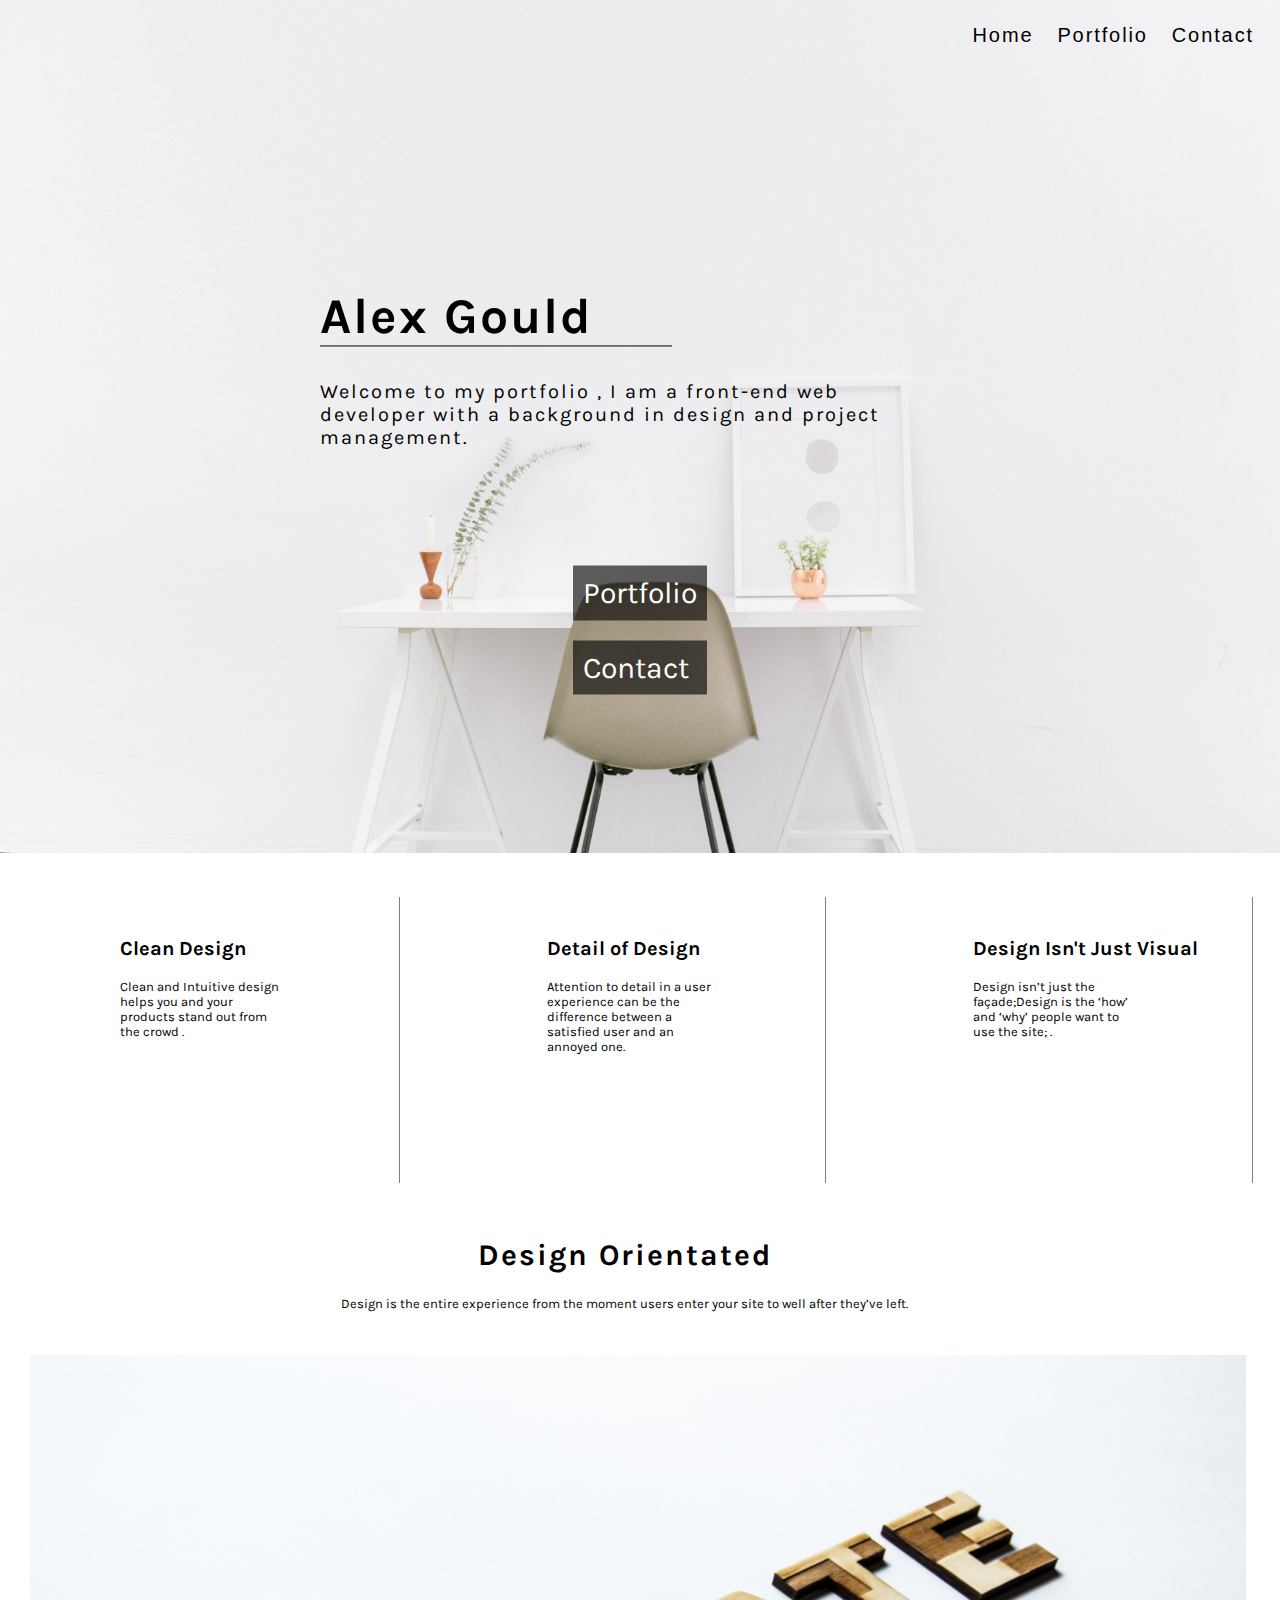
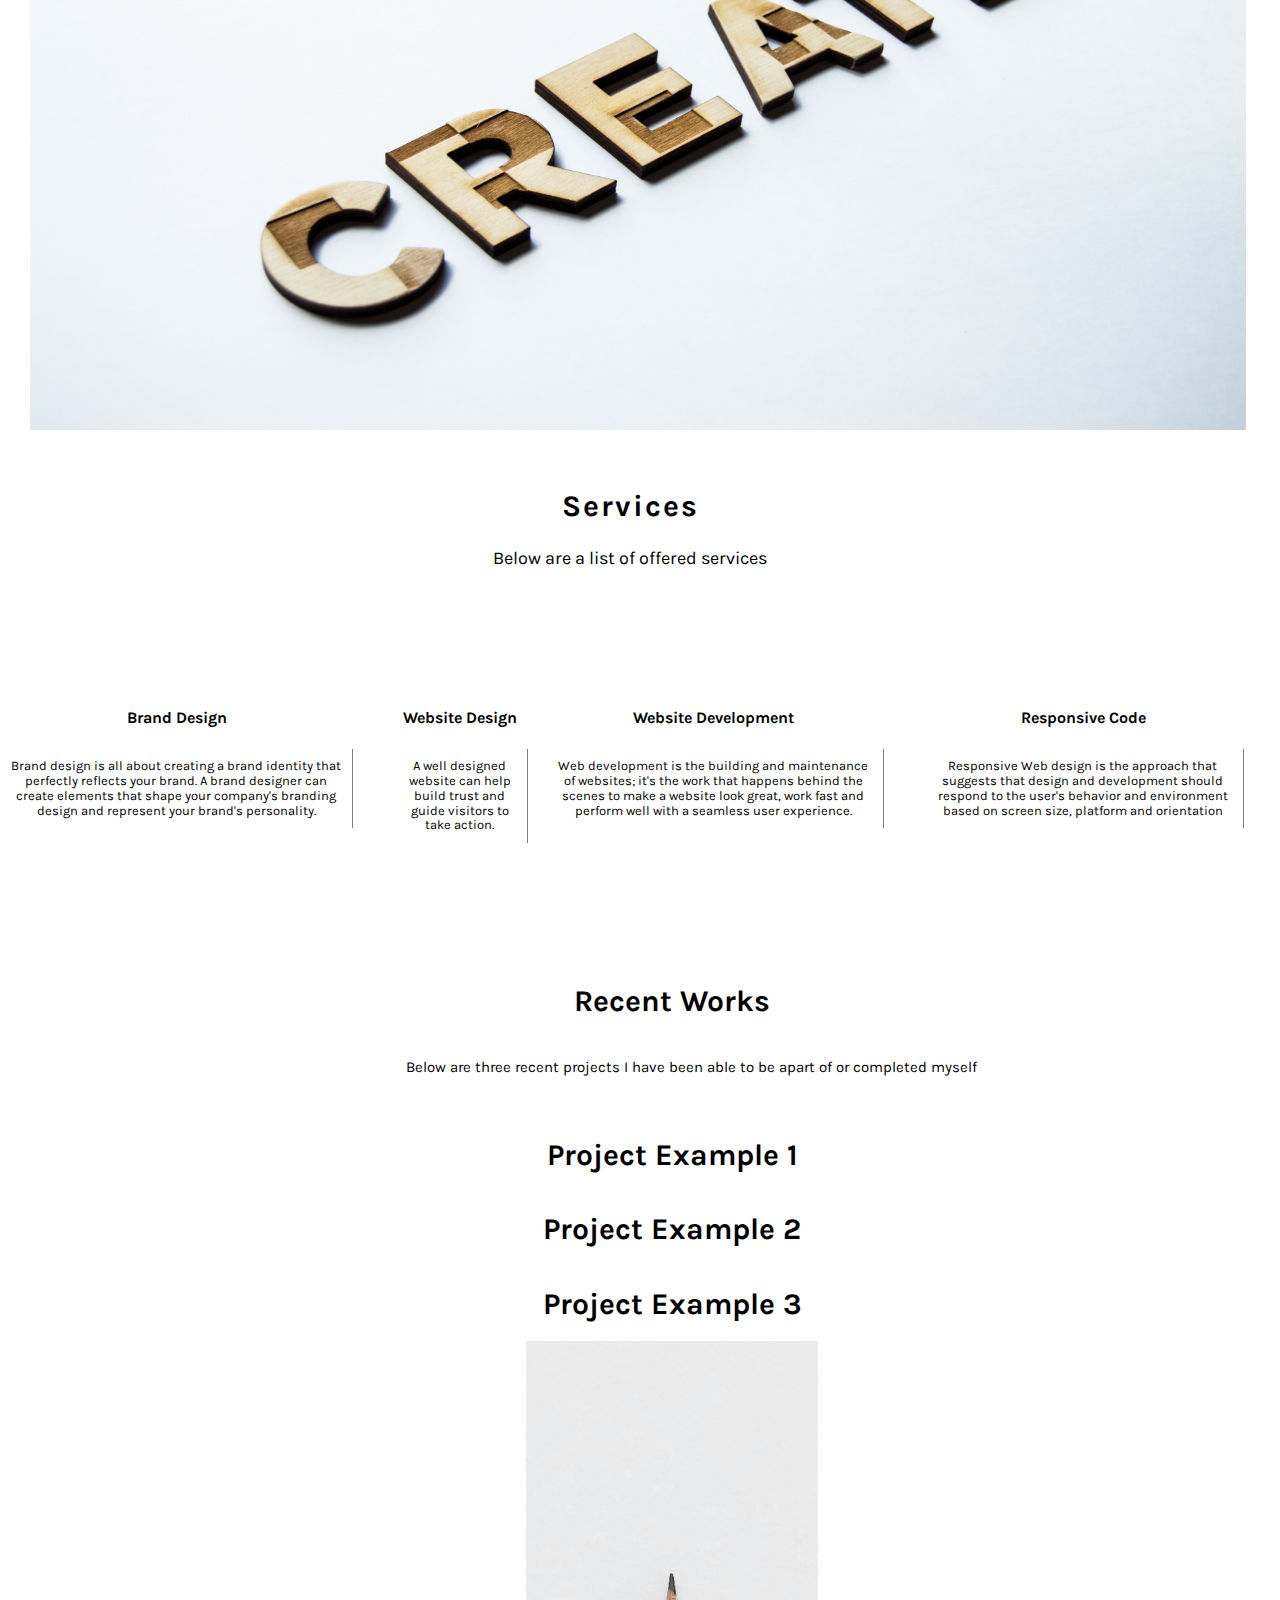
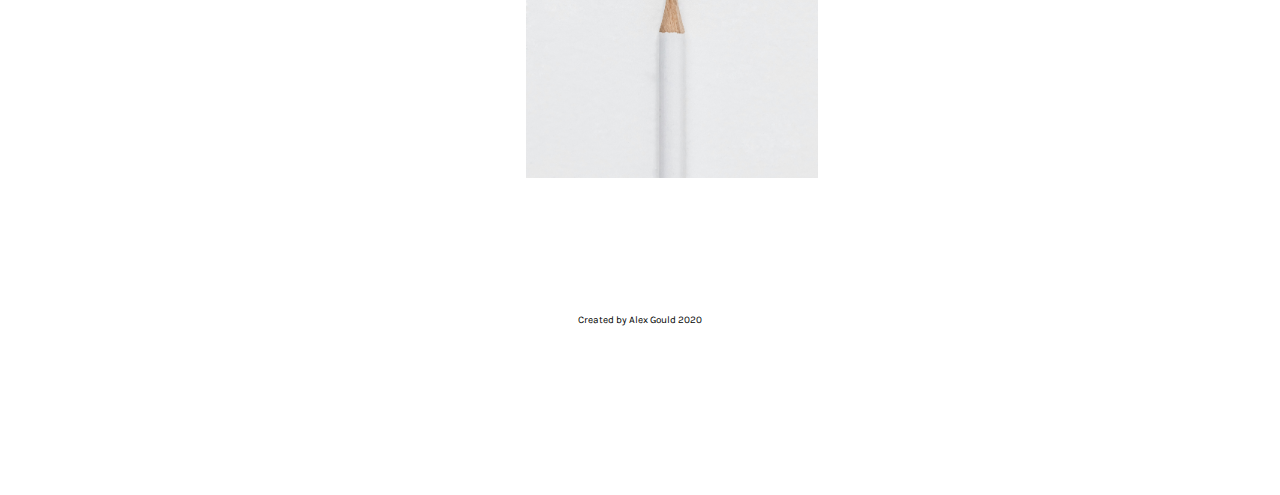
==== portfolio-master/index.html @ 0aa7a96c "." ====
<!DOCTYPE html>
<html lang="en">
<head>
   <meta charset="UTF-8">
   <meta name="viewport" content="width=device-width, initial-scale=1.0">
   <link href="https://fonts.googleapis.com/css2?family=Karla:ital,wght@0,400;0,700;1,700&display=swap" rel="stylesheet">
   <link rel="stylesheet" href="./styles.css">
   <title>Portfolio</title>
</head>
<body>
   <header>
      <div class="container">
         <nav>
            <ul class="navMenu">              
               <li><a href="#">Home</a></li>
               <!-- <li><a href="#">About</a></li> -->
               <li><a href="#bottom">Portfolio</a></li>
               <li><a href="#">Contact</a></li>
            </ul>
         </nav>
         <img class="headerImg" src="./assets/bench-accounting-nvzvOPQW0gc-unsplash.jpg" alt="white wall with white desk and brown chair">
      </div>
      <div class="headerText">
         <h1>Alex Gould</h1>
         <h2>Welcome to my portfolio , I am a front-end web developer with a background in design and project management.</h2>
      </div>
      <div class="buttonsDiv">
         <ul class="buttons">
            <li><a href="">Portfolio</a></li>
            <li><a href="#">Contact</a></li>
         </ul>
         
      </div>
   </header>
   <section class="threeDivsContainer">
      <div class="threeDivs">
         <h3>Clean Design</h3>
         <p>Clean and Intuitive design helps you and your products stand out from the crowd .</p>
      </div>
      <div class="threeDivs">
         <h3>Detail of Design</h3>
         <p>Attention to detail in a user experience can be the difference between a satisfied user and an annoyed one.</p>
      </div>
      <div class="threeDivs">
         <h3>Design Isn't Just Visual</h3>
         <p>Design isn’t just the façade;Design is the ‘how’ and ‘why’ people want to use the site; .</p>
      </div>
   </section>
         <div class="designOrientated">
            <h2>Design Orientated</h2>
            <p> Design is the entire experience from the moment users enter your site to well after they’ve left.</p>
         </div>
   <section>
      <div class="blurbSection">
         <img class="createImg" src="./assets/create.jpg" alt="wood carving of the word create against white background">
      </div>
   </section>
   <section>
         <div class="servicesTitle">
            <h2>Services</h2>
            <p>Below are a list of offered services</p>
         </div>
         <div class="services">
            <div>
               <h4>Brand Design</h4>
               <p>Brand design is all about creating a brand identity that perfectly reflects your brand. A brand designer can create elements that shape your company's branding design and represent your brand's personality.</p>
            </div>
            <div>
               <h4>Website Design</h4>
               <p> A well designed website can help build trust and guide visitors to take action.</p>
            </div>
            <div>
               <h4>Website Development</h4>
               <p>Web development is the building and maintenance of websites; it's the work that happens behind the scenes to make a website look great, work fast and perform well with a seamless user experience.</p>
            </div>
            <div>
               <h4>Responsive Code</h4>
               <p>Responsive Web design is the approach that suggests that design and development should respond to the user's behavior and environment based on screen size, platform and orientation</p>
            </div>
         </div>
   </section>
   <section>
      <div class="recentWorks">
         <h4 class="recentH4">Recent Works</h4>
         <p>Below are three recent projects I have been able to be apart of or completed myself</p>
            <div>
               <div>
                  <ul class="recentLinks">              
                     <li><a href="https://spaceapp-juno.github.io/kristenDeloreyAlexGouldSpaceAppJuno/">Project Example 1</a></li>
                  </ul>
               </div>
               <div>
                  <ul class="recentLinks">              
                     <li><a href="https://podcast-palz.github.io/podcast-planner/">Project Example 2</a></li>
                  </ul>
               </div>
                  <!-- <li><a href="#">About</a></li> -->
               <div>
                  <ul class="recentLinks">              
                     <li><a href="https://jalexgould.github.io/project-five/">Project Example 3</a></li>
                  </ul>
               </div>
            </div>
            <img class="pencilImg" src="./assets/white pencil.jpg" alt="pencil against white background">
            <div id="bottom"><a href="bottom"></a></div>
            </div>
      </div>
   </section>
   <footer>
      <div class="footerDiv">
         <p>Created by Alex Gould 2020</p>
      </div>
   </footer>
</body>
</html>
---- portfolio-master/styles.css ----
html{line-height:1.15;-ms-text-size-adjust:100%;-webkit-text-size-adjust:100%}body{margin:0}article,aside,footer,header,nav,section{display:block}h1{font-size:2em;margin:.67em 0}figcaption,figure,main{display:block}figure{margin:1em 40px}hr{box-sizing:content-box;height:0;overflow:visible}pre{font-family:monospace,monospace;font-size:1em}a{background-color:transparent;-webkit-text-decoration-skip:objects}abbr[title]{border-bottom:none;text-decoration:underline;text-decoration:underline dotted}b,strong{font-weight:inherit}b,strong{font-weight:bolder}code,kbd,samp{font-family:monospace,monospace;font-size:1em}dfn{font-style:italic}mark{background-color:#ff0;color:#000}small{font-size:80%}sub,sup{font-size:75%;line-height:0;position:relative;vertical-align:baseline}sub{bottom:-.25em}sup{top:-.5em}audio,video{display:inline-block}audio:not([controls]){display:none;height:0}img{border-style:none}svg:not(:root){overflow:hidden}button,input,optgroup,select,textarea{font-family:sans-serif;font-size:100%;line-height:1.15;margin:0}button,input{overflow:visible}button,select{text-transform:none}button,html [type=button],[type=reset],[type=submit]{-webkit-appearance:button}button::-moz-focus-inner,[type=button]::-moz-focus-inner,[type=reset]::-moz-focus-inner,[type=submit]::-moz-focus-inner{border-style:none;padding:0}button:-moz-focusring,[type=button]:-moz-focusring,[type=reset]:-moz-focusring,[type=submit]:-moz-focusring{outline:1px dotted ButtonText}fieldset{padding:.35em .75em .625em}legend{box-sizing:border-box;color:inherit;display:table;max-width:100%;padding:0;white-space:normal}progress{display:inline-block;vertical-align:baseline}textarea{overflow:auto}[type=checkbox],[type=radio]{box-sizing:border-box;padding:0}[type=number]::-webkit-inner-spin-button,[type=number]::-webkit-outer-spin-button{height:auto}[type=search]{-webkit-appearance:textfield;outline-offset:-2px}[type=search]::-webkit-search-cancel-button,[type=search]::-webkit-search-decoration{-webkit-appearance:none}::-webkit-file-upload-button{-webkit-appearance:button;font:inherit}details,menu{display:block}summary{display:list-item}canvas{display:inline-block}template{display:none}[hidden]{display:none}

.clearfix:after {visibility: hidden; display: block; font-size: 0; content: ''; clear: both; height: 0; }

html { -moz-box-sizing: border-box; -webkit-box-sizing: border-box; box-sizing: border-box;}

*, *:before, *:after {box-sizing: inherit}

.sr-only { position: absolute; width: 1px; height: 1px; margin: -1px; border: 0; padding: 0; white-space: nowrap; clip-path: inset(100%); clip: rect(0 0 0 0); overflow: hidden;}


html { 
   font-size: 62.5%;
   font-family: 'Karla', sans-serif;
}
body{ 
   color: rgb(0, 0, 0);
   display: block;
}

ul { 
   margin: 0;
   padding: 0;
   list-style-type: none;   
}

a { 
   text-decoration: none;
   color: rgb(0, 0, 0);
   font-size: 3em;
}

img { 
   max-width: 100%;
}


.wrapper{ 
   max-width:1300px; ;
   width: 90%;
   margin: 0 auto;
}


/* Header */
.container { 
   display: flex;
}

.headerText {
   position: absolute;
   top:40%;
   left: 50%;
   transform: translate(-50%, -50%);
   z-index: 100;
}

.headerText p { 
   font-weight: 700;
   font-size: 1em;
   font-style: italic;
   text-align: left;
}

/* Buttons */
.buttonsDiv {
   position: absolute;
   top: 70%;
   left: 50%;
   transform: translate(-50%, -50%);
}

.buttons ul { 
   border: 2px black solid;
}

.buttons li { 
   padding: 10px;
   margin: 20px;
   font-size: 1em;
   font-weight: 400;
   background-color: rgba(0, 0, 0, 0.625);
}

.buttons a { 
   color: white;
}

.buttons li:hover,
.buttons li:focus {
   background-color:rgba(0, 0, 0, 0.886);
   border-color: black;
}

/* Header Text */
h1, h2 { 
   font-family: 'Karla', sans-serif;
}

h1 { 
   font-size: 5em;
   letter-spacing: 2px;
   font-weight: 700;
   text-align: left;
   width: 55%;
   border-bottom: 1px solid black;
}

h2{ 
   font-size: 2em;
   font-weight: 400;
   text-align: left;
   letter-spacing: 2px;
   width: 90%;
}

.headerImg { 
   display: flex;
}

/* Nav */

.navMenu{ 
   position: absolute;
   top: 8px;
   right: 16px;
   line-height: 35px;
   letter-spacing: 1.9px;
}

.navMenu ul { 
   width: 70%;
}
.navMenu li { 
   display: inline-block;
   margin: 10px;
}
.navMenu a { 
   font-family: 'Roboto', sans-serif;
   font-size: 2em;
}

.navMenu li:hover,
.navMenu li:focus {
   color: white;
   background-color:rgba(0, 0, 0, 0.468);
   border-color: black;
}

.navMenu a:hover,
.navMenu a:focus {
   color: white;
}

/* Three Divs */

.threeDivsContainer { 
   display: flex;
   height: 40vh;
   text-align: center;
}

.threeDivs { 
   flex-wrap: wrap;
   text-align: left;
   width: 30%;
   margin: 44px 27px 30px 100px;
   padding: 20px;
   border-right: 1px solid grey;
}

.threeDivs h3{ 
   font-size: 2em;
}

.threeDivs p {
   width: 65%;
   font-weight: 400;
   font-size: 1.3em;
}

/* design orientated  */

.designOrientated { 
   margin-left: 20%;
   font-weight: 400;
   text-align: center;
   width: 64%;
}

.designOrientated h2 {
   font-weight: 700;
   font-size: 3em;
   text-align: center;
}

.designOrientated p{ 
   font-size: 1.3em;
   width: 90%;
   text-align: center;
}

.createImg { 
   width: 95%;
   height: 75vh;
   margin: 30px;
}

/* Services */
.servicesTitle { 
   margin-left: 20%;
   margin-bottom: 5%;
   font-weight: 400;
   text-align: center;
   width: 65%;
   height: 15vh;
}

.servicesTitle h2 { 
   font-weight: 700;
   font-size: 3em;
   text-align: center;
}
.servicesTitle p { 
   width: 90%;
   font-size: 1.8em;
}

.services { 
   display: flex;
}

.services h4 { 
   font-size: 1.6em;
   width: 90%;
   text-align: center;
   
}
.services p { 
   font-size: 1.3em;
   /* margin: 15px; */
   padding: 10px;
   width: 90%;
   text-align: center;
   border-right: 1px solid grey;
}

/* Recent Works */

.recentWorks { 
   height: 60vh;
   margin-top: 10%;
   text-align: center;
   margin-left: 20%;
   font-weight: 400;
   text-align: center;
   width: 65%;
   height: 75vh;
}

.recentWorks h4 { 
   font-weight: 700;
   font-size: 3em;
   text-align: center;
}

.recentWorks p{
   display: flex;
   width:100%;
   font-size: 1.3em;
   text-align: center;
   font-size: 1.5em;
   margin-bottom: 5%;
   margin-left: 18%;
}

.recentLinks { 
   padding:20px ;
}

.recentLinks a { 
   font-weight: 700;
   margin-bottom: 1px solid grey;
}

.pencilImg { 
   width: 35%;
   height: auto;
}

/* Footer */

.footerDiv { 
   margin-top: 20%;
   text-align: center;
   height: 20vh;
}
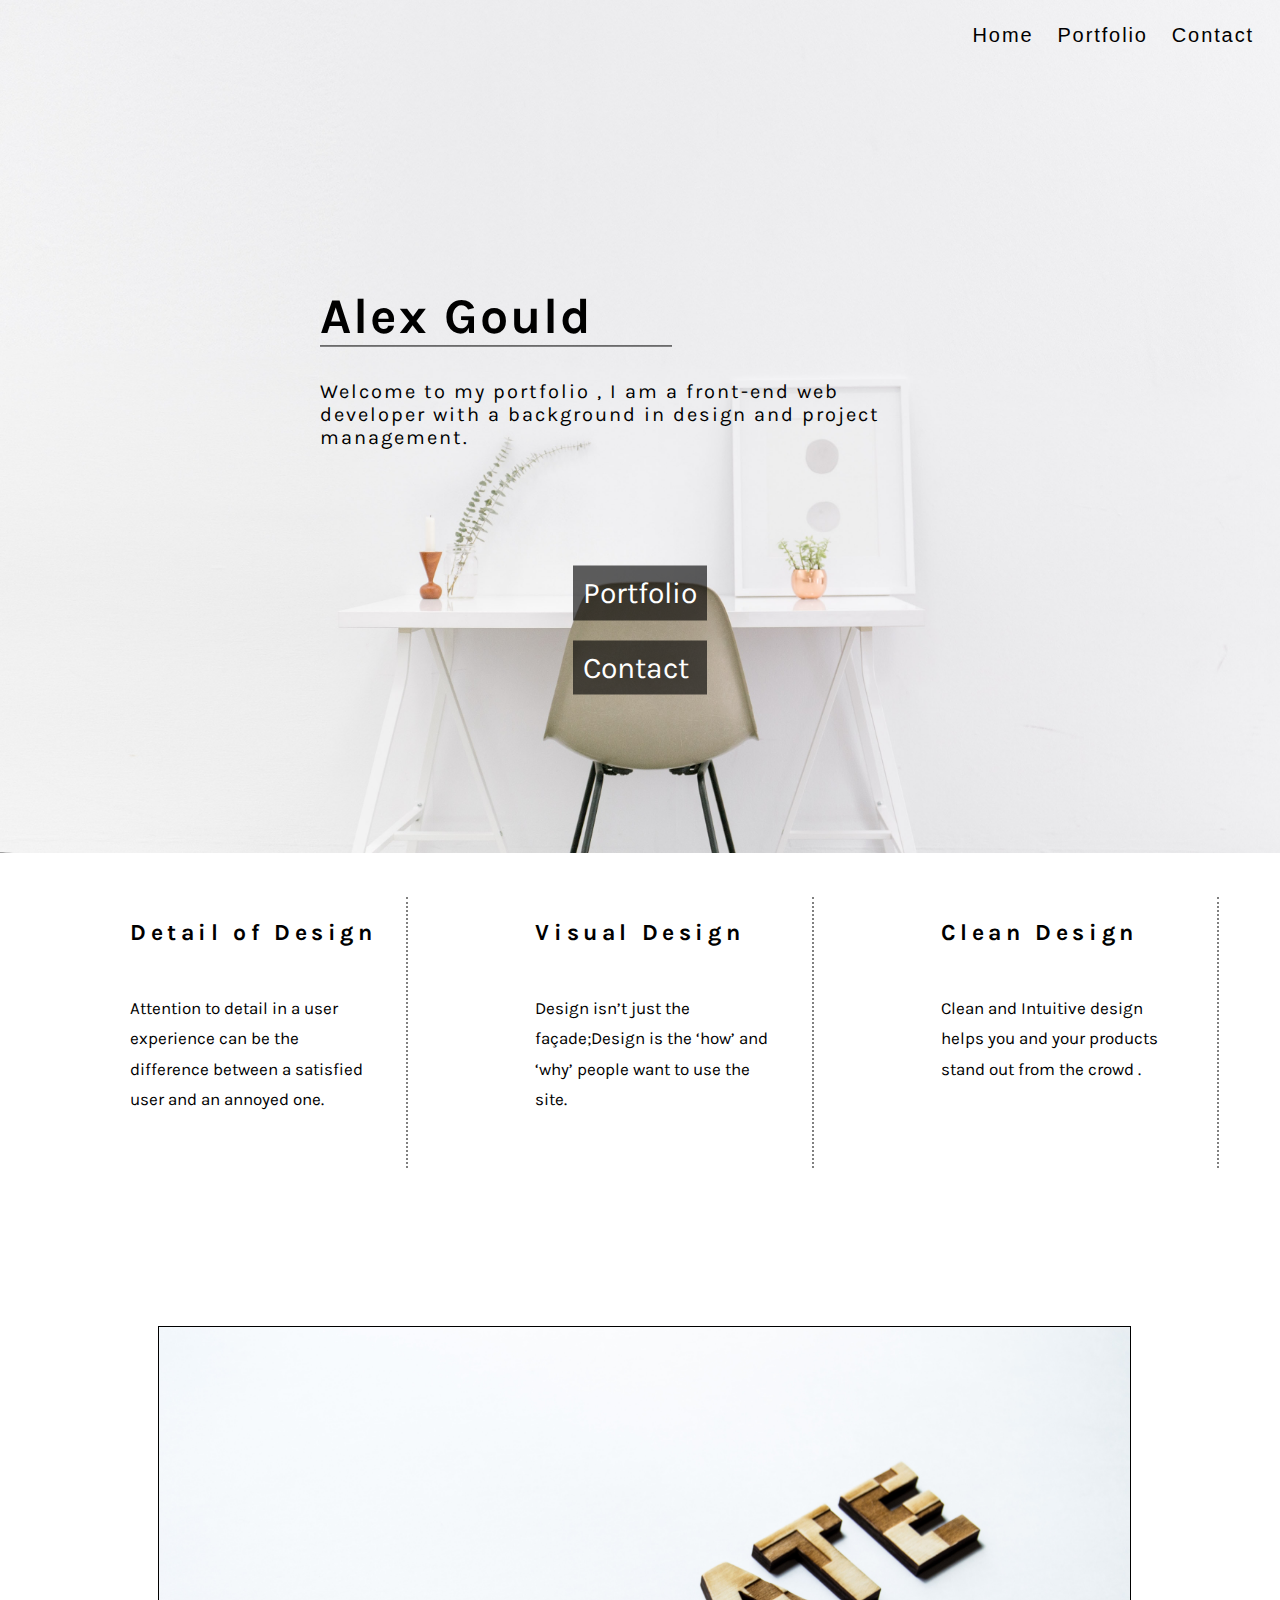
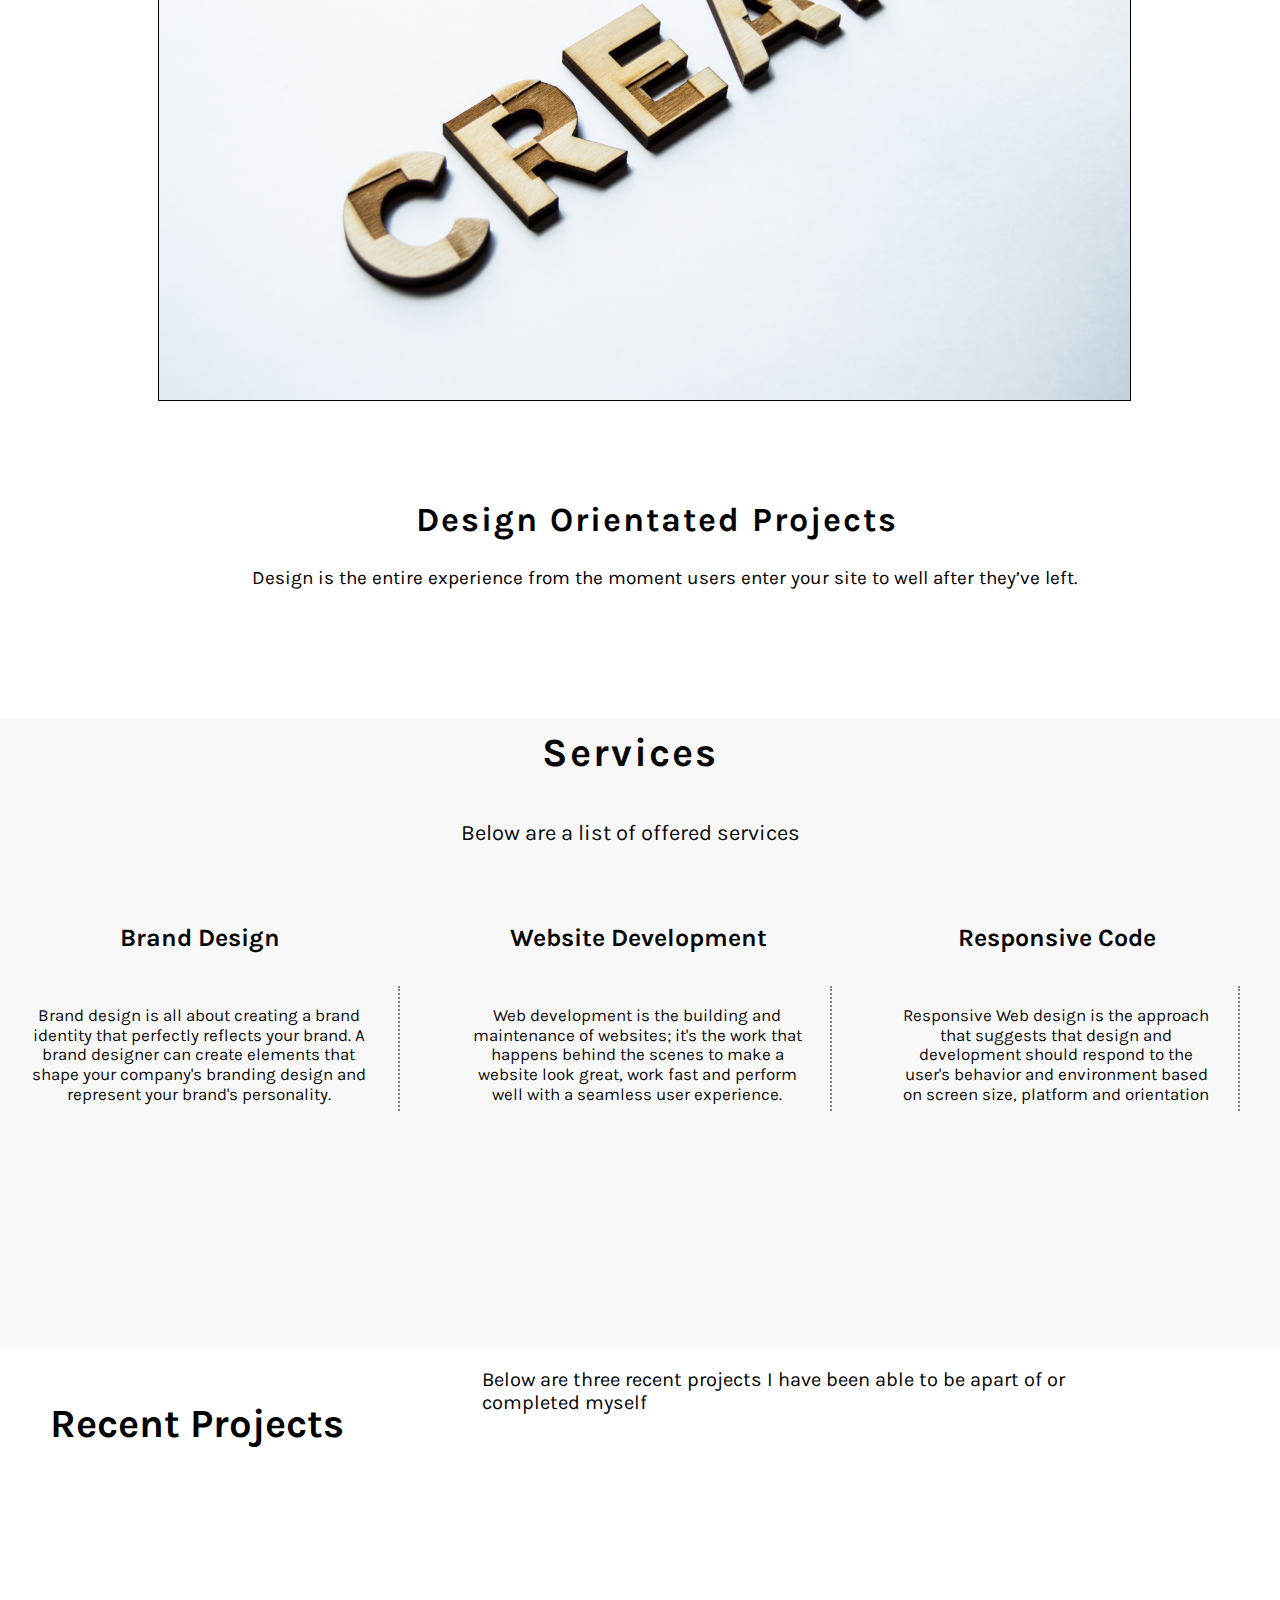
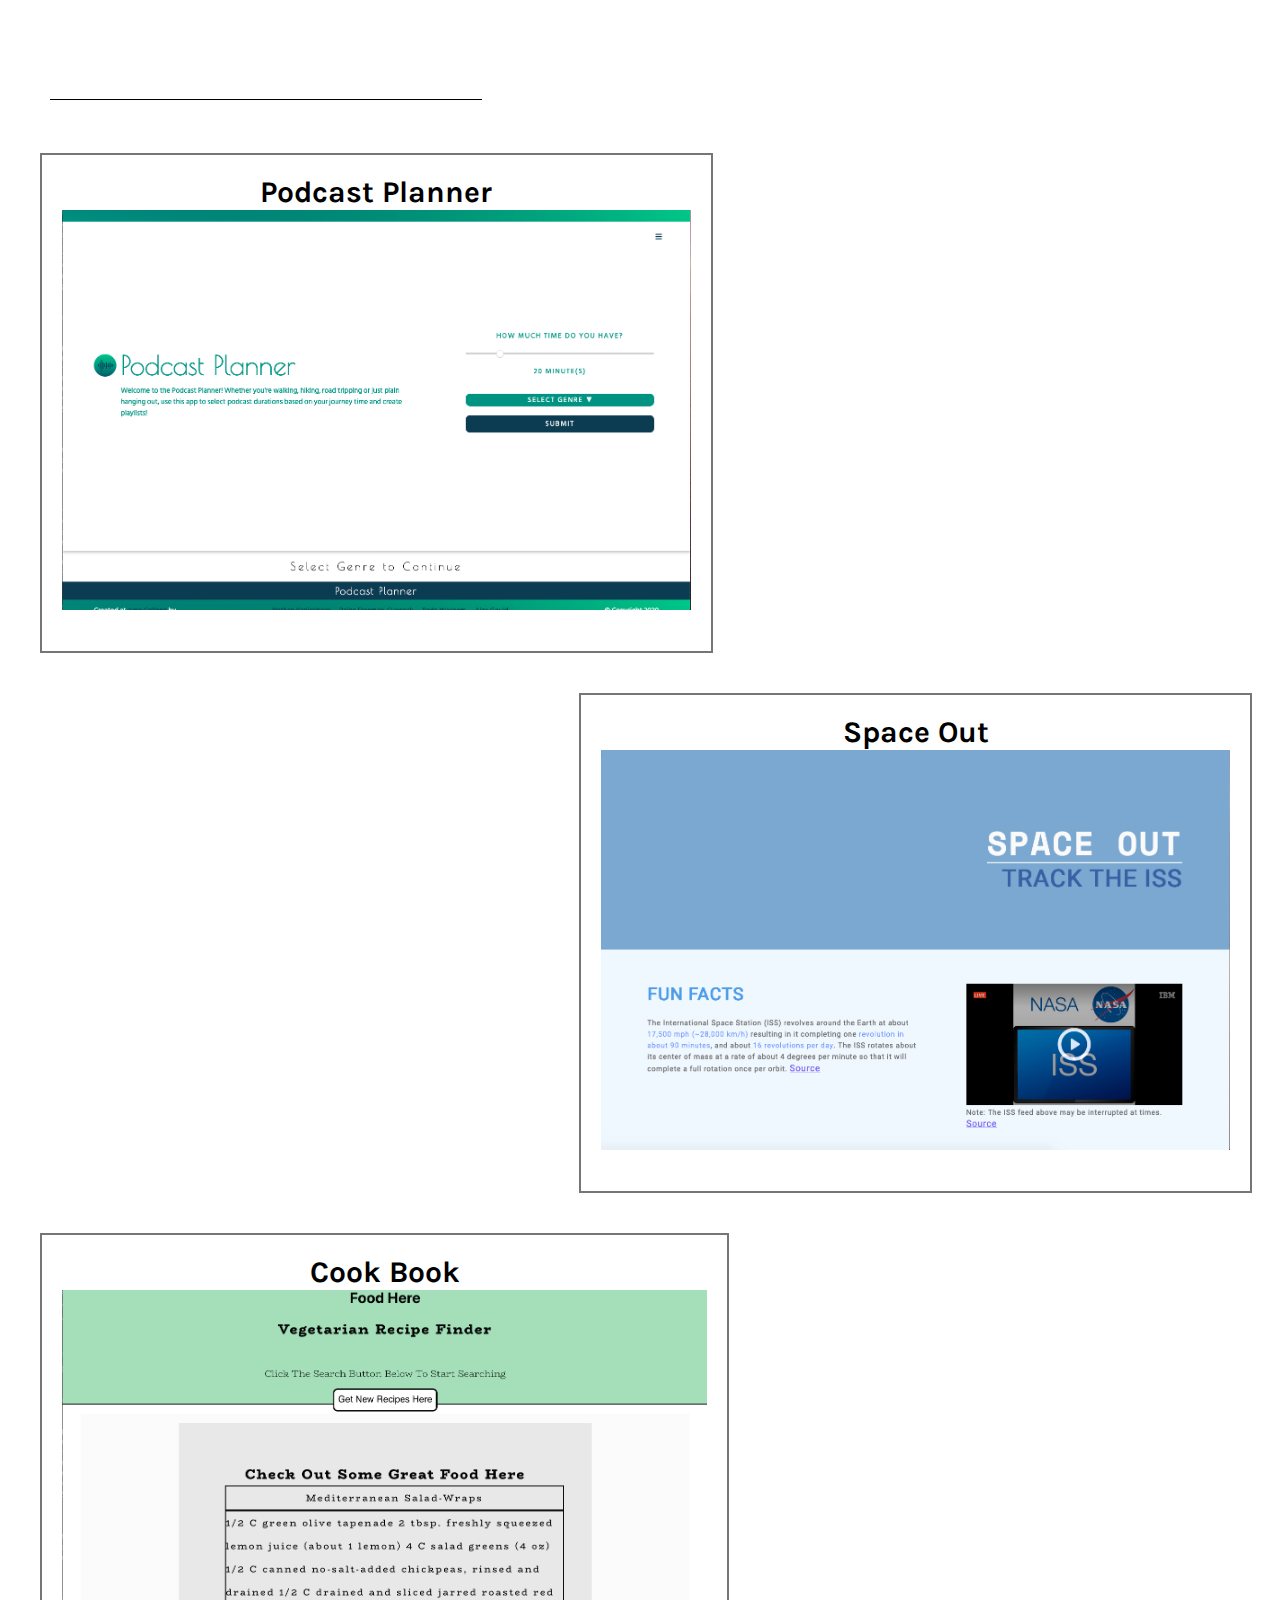
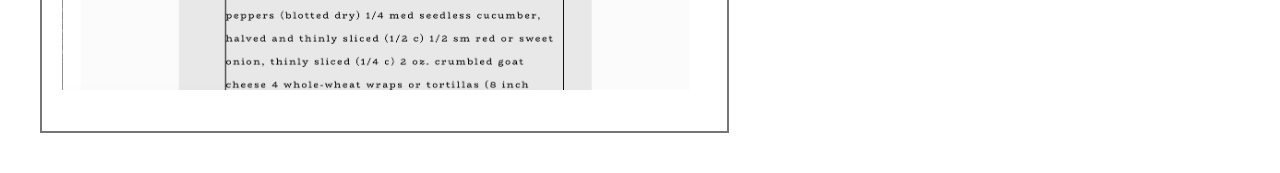
==== commit 3883c3a7: "layout changes" ====
--- a/portfolio-master/index.html
+++ b/portfolio-master/index.html
@@ -12,10 +12,10 @@
       <div class="container">
          <nav>
             <ul class="navMenu">              
-               <li><a href="#">Home</a></li>
+               <li><a href="./index.html">Home</a></li>
                <!-- <li><a href="#">About</a></li> -->
                <li><a href="#bottom">Portfolio</a></li>
-               <li><a href="#">Contact</a></li>
+               <li><a href="./contact.html">Contact</a></li>
             </ul>
          </nav>
          <img class="headerImg" src="./assets/bench-accounting-nvzvOPQW0gc-unsplash.jpg" alt="white wall with white desk and brown chair">
@@ -27,35 +27,35 @@
       <div class="buttonsDiv">
          <ul class="buttons">
             <li><a href="">Portfolio</a></li>
-            <li><a href="#">Contact</a></li>
+            <li><a href="./contact.html">Contact</a></li>
          </ul>
          
       </div>
    </header>
    <section class="threeDivsContainer">
       <div class="threeDivs">
-         <h3>Clean Design</h3>
-         <p>Clean and Intuitive design helps you and your products stand out from the crowd .</p>
-      </div>
-      <div class="threeDivs">
          <h3>Detail of Design</h3>
          <p>Attention to detail in a user experience can be the difference between a satisfied user and an annoyed one.</p>
       </div>
       <div class="threeDivs">
-         <h3>Design Isn't Just Visual</h3>
-         <p>Design isn’t just the façade;Design is the ‘how’ and ‘why’ people want to use the site; .</p>
+         <h3>Visual Design</h3>
+         <p>Design isn’t just the façade;Design is the ‘how’ and ‘why’ people want to use the site.</p>
+      </div>
+      <div class="threeDivs">
+         <h3>Clean Design</h3>
+         <p>Clean and Intuitive design helps you and your products stand out from the crowd .</p>
       </div>
    </section>
-         <div class="designOrientated">
-            <h2>Design Orientated</h2>
+   <section class="designOrientated">
+         <div class="designOrientatedText">
+            <div class="blurbSection">
+               <img class="createImg" src="./assets/create.jpg" alt="wood carving of the word create against white background">
+            </div>
+            <h2>Design Orientated Projects</h2>
             <p> Design is the entire experience from the moment users enter your site to well after they’ve left.</p>
          </div>
-   <section>
-      <div class="blurbSection">
-         <img class="createImg" src="./assets/create.jpg" alt="wood carving of the word create against white background">
-      </div>
    </section>
-   <section>
+   <section class="servicesSec">
          <div class="servicesTitle">
             <h2>Services</h2>
             <p>Below are a list of offered services</p>
@@ -64,10 +64,6 @@
             <div>
                <h4>Brand Design</h4>
                <p>Brand design is all about creating a brand identity that perfectly reflects your brand. A brand designer can create elements that shape your company's branding design and represent your brand's personality.</p>
-            </div>
-            <div>
-               <h4>Website Design</h4>
-               <p> A well designed website can help build trust and guide visitors to take action.</p>
             </div>
             <div>
                <h4>Website Development</h4>
@@ -79,37 +75,37 @@
             </div>
          </div>
    </section>
-   <section>
-      <div class="recentWorks">
-         <h4 class="recentH4">Recent Works</h4>
+   <section class="recentSec">
+      <div class="recentText">
+         <h4 class="recentH4">Recent Projects</h4>
          <p>Below are three recent projects I have been able to be apart of or completed myself</p>
-            <div>
-               <div>
-                  <ul class="recentLinks">              
-                     <li><a href="https://spaceapp-juno.github.io/kristenDeloreyAlexGouldSpaceAppJuno/">Project Example 1</a></li>
-                  </ul>
+      </div>
+               <div class="recentDiv1">
+                  <div class="recentLinks">
+                     <ul>       
+                        <li><a href="https://podcast-palz.github.io/podcast-planner/">Podcast Planner</a></li>
+                     </ul>
+                     <img class="podcast recentImg" src="./assets/podcast.png" alt="wood carving of the word create against white background">
+                  </div>
                </div>
-               <div>
-                  <ul class="recentLinks">              
-                     <li><a href="https://podcast-palz.github.io/podcast-planner/">Project Example 2</a></li>
-                  </ul>
+               <div class="recentDiv2">
+                  <div class="recentLinks">
+                     <ul>            
+                     <li><a href="https://spaceapp-juno.github.io/kristenDeloreyAlexGouldSpaceAppJuno/">Space Out</a></li>
+                     </ul>
+                     <img class="spaceApp recentImg" src="./assets/space out.png" alt="wood carving of the word create against white background">
+                  </div>
                </div>
-                  <!-- <li><a href="#">About</a></li> -->
-               <div>
-                  <ul class="recentLinks">              
-                     <li><a href="https://jalexgould.github.io/project-five/">Project Example 3</a></li>
-                  </ul>
+               <div class="recentDiv1">
+                  <div class="recentLinks">
+                     <ul>            
+                        <li><a href="https://jalexgould.github.io/project-five/">Cook Book</a></li>
+                     </ul>
+                     <img class="recipe recentImg" src="./assets/recipe.png" alt="wood carving of the word create against white background">
+                  </div>
                </div>
-            </div>
-            <img class="pencilImg" src="./assets/white pencil.jpg" alt="pencil against white background">
-            <div id="bottom"><a href="bottom"></a></div>
-            </div>
+            <!-- <img class="pencilImg" src="./assets/white pencil.jpg" alt="pencil against white background"> -->
       </div>
    </section>
-   <footer>
-      <div class="footerDiv">
-         <p>Created by Alex Gould 2020</p>
-      </div>
-   </footer>
 </body>
 </html>--- a/portfolio-master/styles.css
+++ b/portfolio-master/styles.css
@@ -156,142 +156,197 @@
 
 .threeDivsContainer { 
    display: flex;
-   height: 40vh;
-   text-align: center;
+   height: 35vh;
+   text-align: center;
+   width: 95%;
+   margin-left: 3em;
 }
 
 .threeDivs { 
    flex-wrap: wrap;
    text-align: left;
-   width: 30%;
-   margin: 44px 27px 30px 100px;
-   padding: 20px;
-   border-right: 1px solid grey;
-}
+   width: 33%;
+   margin: 44px 27px 0px 100px;
+   border-right: 2px dotted grey;
+}
+
 
 .threeDivs h3{ 
-   font-size: 2em;
+   font-size: 2.3em;
+   letter-spacing: .2em;
+   width: 100%;
+   margin-bottom: 2em;
 }
 
 .threeDivs p {
-   width: 65%;
-   font-weight: 400;
-   font-size: 1.3em;
+   width: 100%;
+   padding-right: 10%;
+   font-weight: 400;
+   font-size: 1.7em;
+   line-height: 1.8em;
 }
 
 /* design orientated  */
 
 .designOrientated { 
-   margin-left: 20%;
-   font-weight: 400;
-   text-align: center;
-   width: 64%;
+   margin: 10%;
+   font-weight: 400;
+   text-align: center;
+   width: 80%;
 }
 
 .designOrientated h2 {
    font-weight: 700;
-   font-size: 3em;
-   text-align: center;
+   font-size: 3.4em;
+   text-align: center;
+   margin-left: 2em;
+   padding-top: 2em;
 }
 
 .designOrientated p{ 
-   font-size: 1.3em;
-   width: 90%;
-   text-align: center;
+   font-size: 1.9em;
+   width: 90%;
+   text-align: center;
+   margin-left: 4em;
 }
 
 .createImg { 
    width: 95%;
    height: 75vh;
-   margin: 30px;
+   margin: 30px 30px 0 30px;
+   border: 1px solid black;
 }
 
 /* Services */
+
+.servicesSec{ 
+   color: rgba(0, 0, 0, 0.968);
+   background-color:rgba(7, 7, 7, 0.029);
+   height: 70vh;
+}
+
 .servicesTitle { 
    margin-left: 20%;
-   margin-bottom: 5%;
    font-weight: 400;
    text-align: center;
    width: 65%;
-   height: 15vh;
+   height: 5vh;
+   
 }
 
 .servicesTitle h2 { 
    font-weight: 700;
-   font-size: 3em;
-   text-align: center;
+   font-size: 4em;
+   text-align: center;
+   padding: .3em;
 }
 .servicesTitle p { 
    width: 90%;
-   font-size: 1.8em;
+   font-size: 2.2em;
 }
 
 .services { 
    display: flex;
+   margin: 10% 0 10% 0;
 }
 
 .services h4 { 
-   font-size: 1.6em;
+   font-size: 2.5em;
    width: 90%;
    text-align: center;
    
 }
 .services p { 
-   font-size: 1.3em;
+   font-size: 1.7em;
    /* margin: 15px; */
-   padding: 10px;
-   width: 90%;
-   text-align: center;
-   border-right: 1px solid grey;
+   padding: 20px;
+   width: 90%;
+   height: 50%;
+   text-align: center;
+   border-right: 2px dotted grey;
 }
 
 /* Recent Works */
-
-.recentWorks { 
-   height: 60vh;
+.recentSec { 
+   width: 90%;
+}
+
+.recentText { 
+   display: flex;
+   text-align: center;
+   margin-left: 5em;
+   font-weight: 400;
+   text-align: center;
+   width: 90%;
+   height: 45vh;
+}
+
+.recentText h4 { 
+   font-weight: 700;
+   font-size: 4em;
+   text-align: left;
+   width: 50%;
+   border-bottom: 1px solid black;
+
+}
+
+.recentText p{
+   flex-wrap: wrap;
+   justify-content: end;
+   width: 70%;
+   text-align: left;
+   font-size: 2em;
+}
+
+.recentDiv1 { 
+   display: flex;
+   position: relative;
+   height: 500px;
+   width: 95%;
+   margin:0em 1em 4em 4em;
+}
+
+.recentDiv2{ 
+   display: flex;
+   justify-content: end;
+   height: 500px;
+   margin:4em -10em 4em 0em;
+
+}
+
+.recentLinks { 
+   text-align: center;
+   padding:20px;
+   border: 2px solid rgba(0, 0, 0, 0.536);
+
+}
+
+.recentLinks a { 
+   font-weight: 700;
+   margin-bottom: 1px solid grey;
+}
+
+.recentImg { 
+   height: 400px;
+   width: auto;
+}
+
+.pencilImg { 
    margin-top: 10%;
-   text-align: center;
-   margin-left: 20%;
-   font-weight: 400;
-   text-align: center;
-   width: 65%;
-   height: 75vh;
-}
-
-.recentWorks h4 { 
-   font-weight: 700;
-   font-size: 3em;
-   text-align: center;
-}
-
-.recentWorks p{
-   display: flex;
-   width:100%;
-   font-size: 1.3em;
-   text-align: center;
-   font-size: 1.5em;
-   margin-bottom: 5%;
-   margin-left: 18%;
-}
-
-.recentLinks { 
-   padding:20px ;
-}
-
-.recentLinks a { 
-   font-weight: 700;
-   margin-bottom: 1px solid grey;
-}
-
-.pencilImg { 
    width: 35%;
    height: auto;
 }
 
 /* Footer */
 
+footer { 
+   margin-top: 2em;
+   height: 90vh;
+   text-align: center;
+}
+
 .footerDiv { 
-   margin-top: 20%;
-   text-align: center;
-   height: 20vh;
+   position: absolute;
+   text-align: center;
+
 }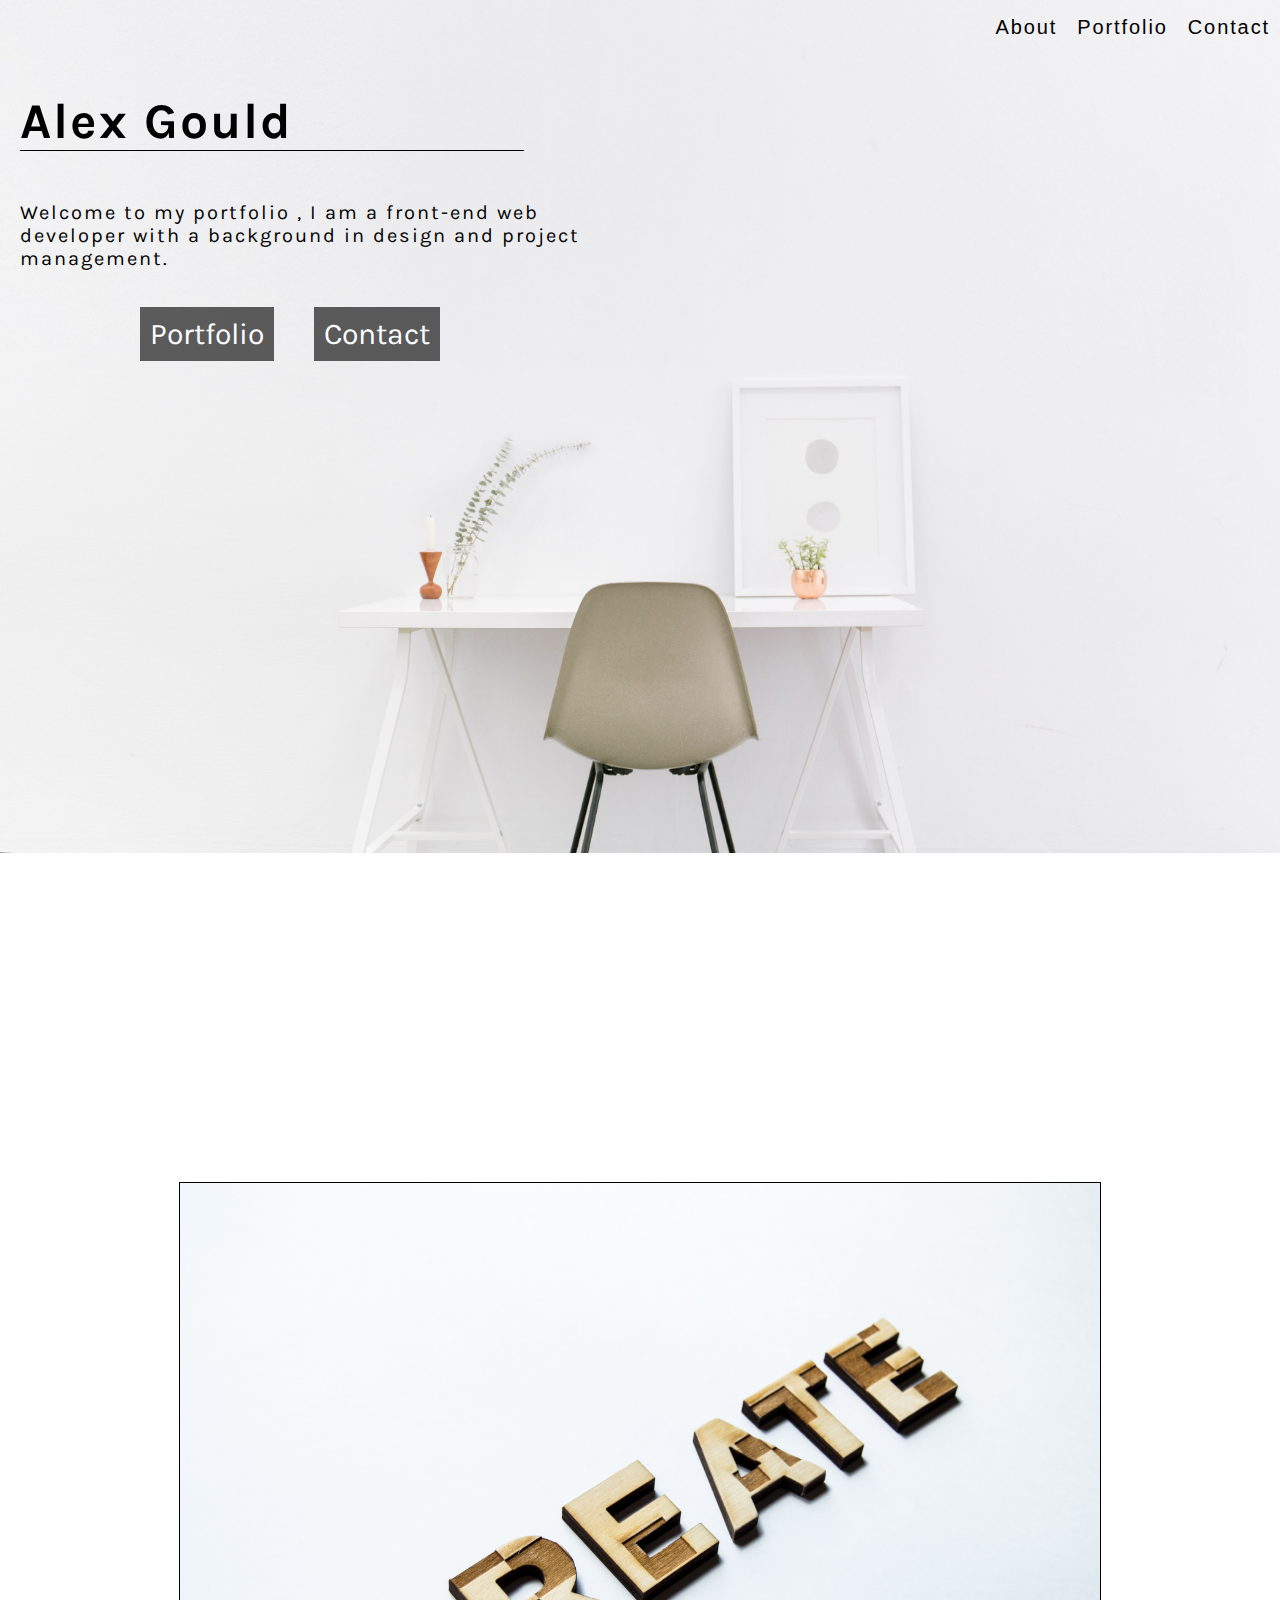
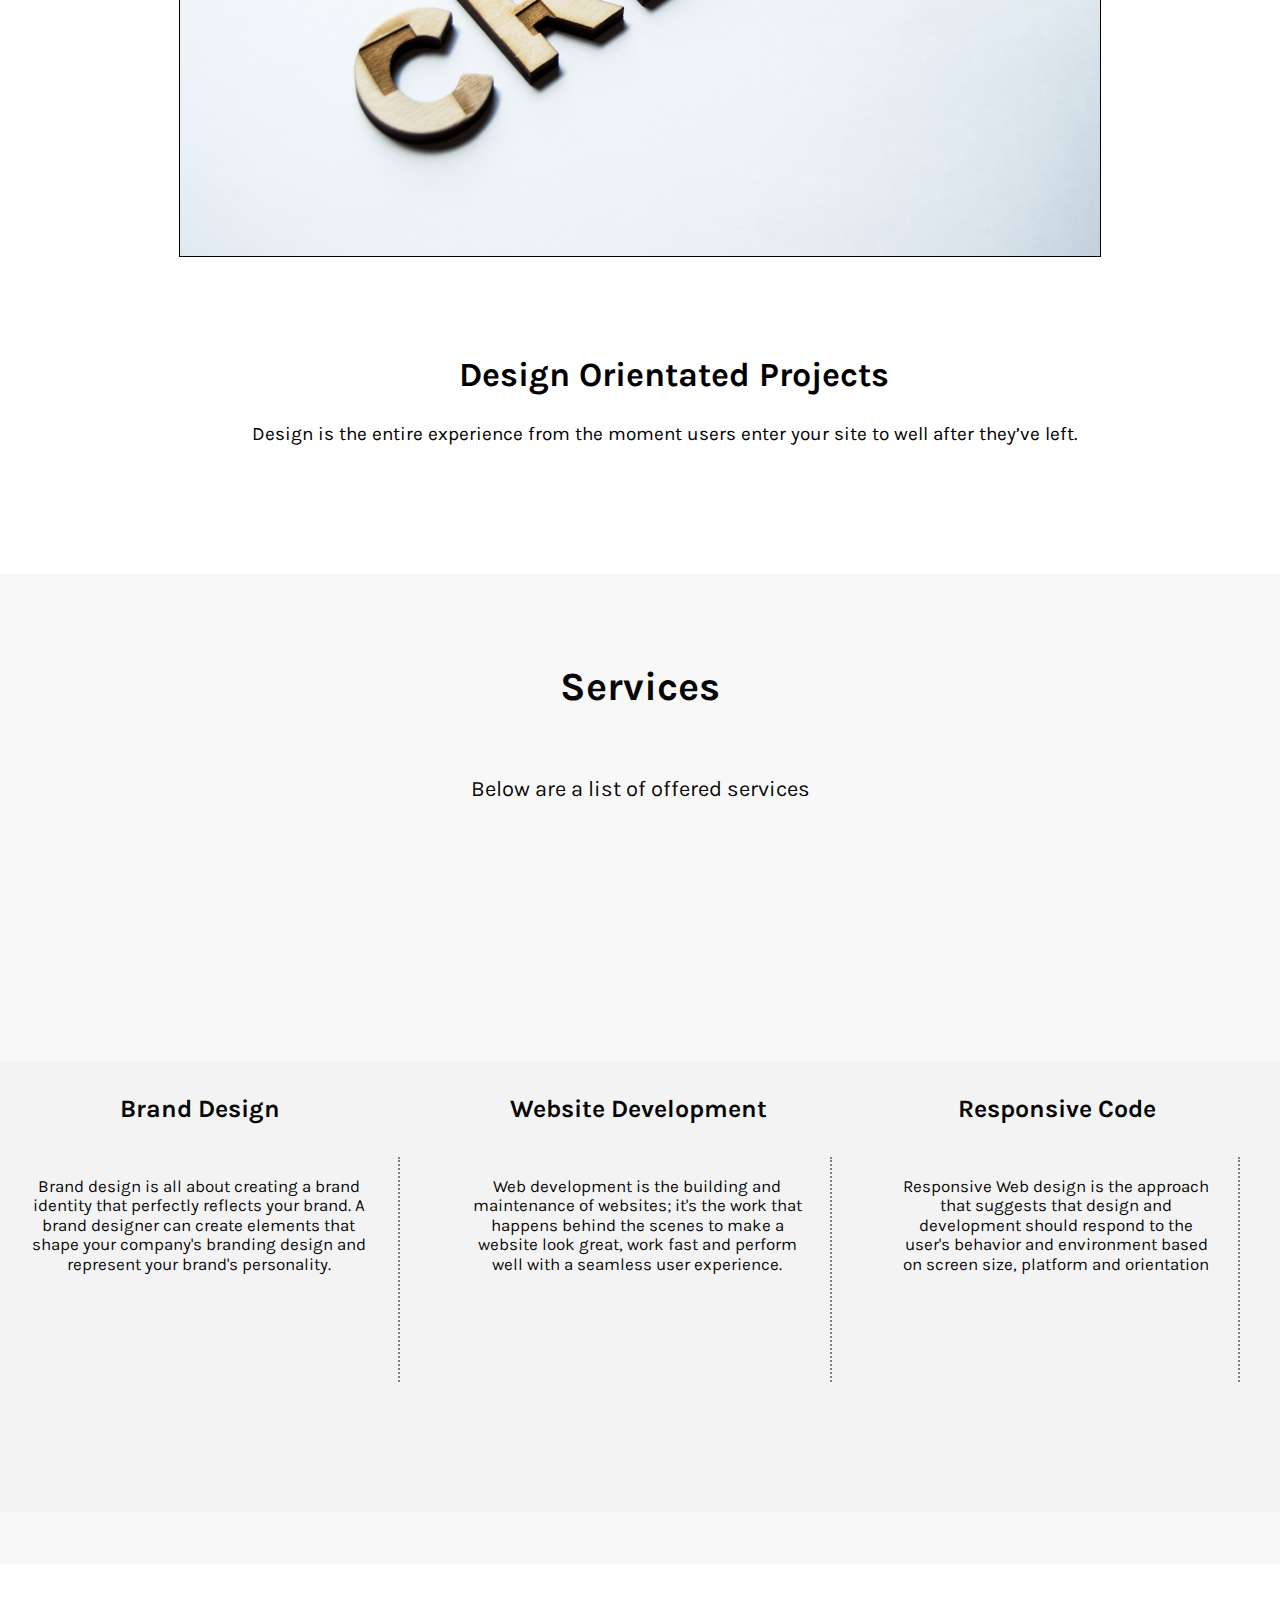
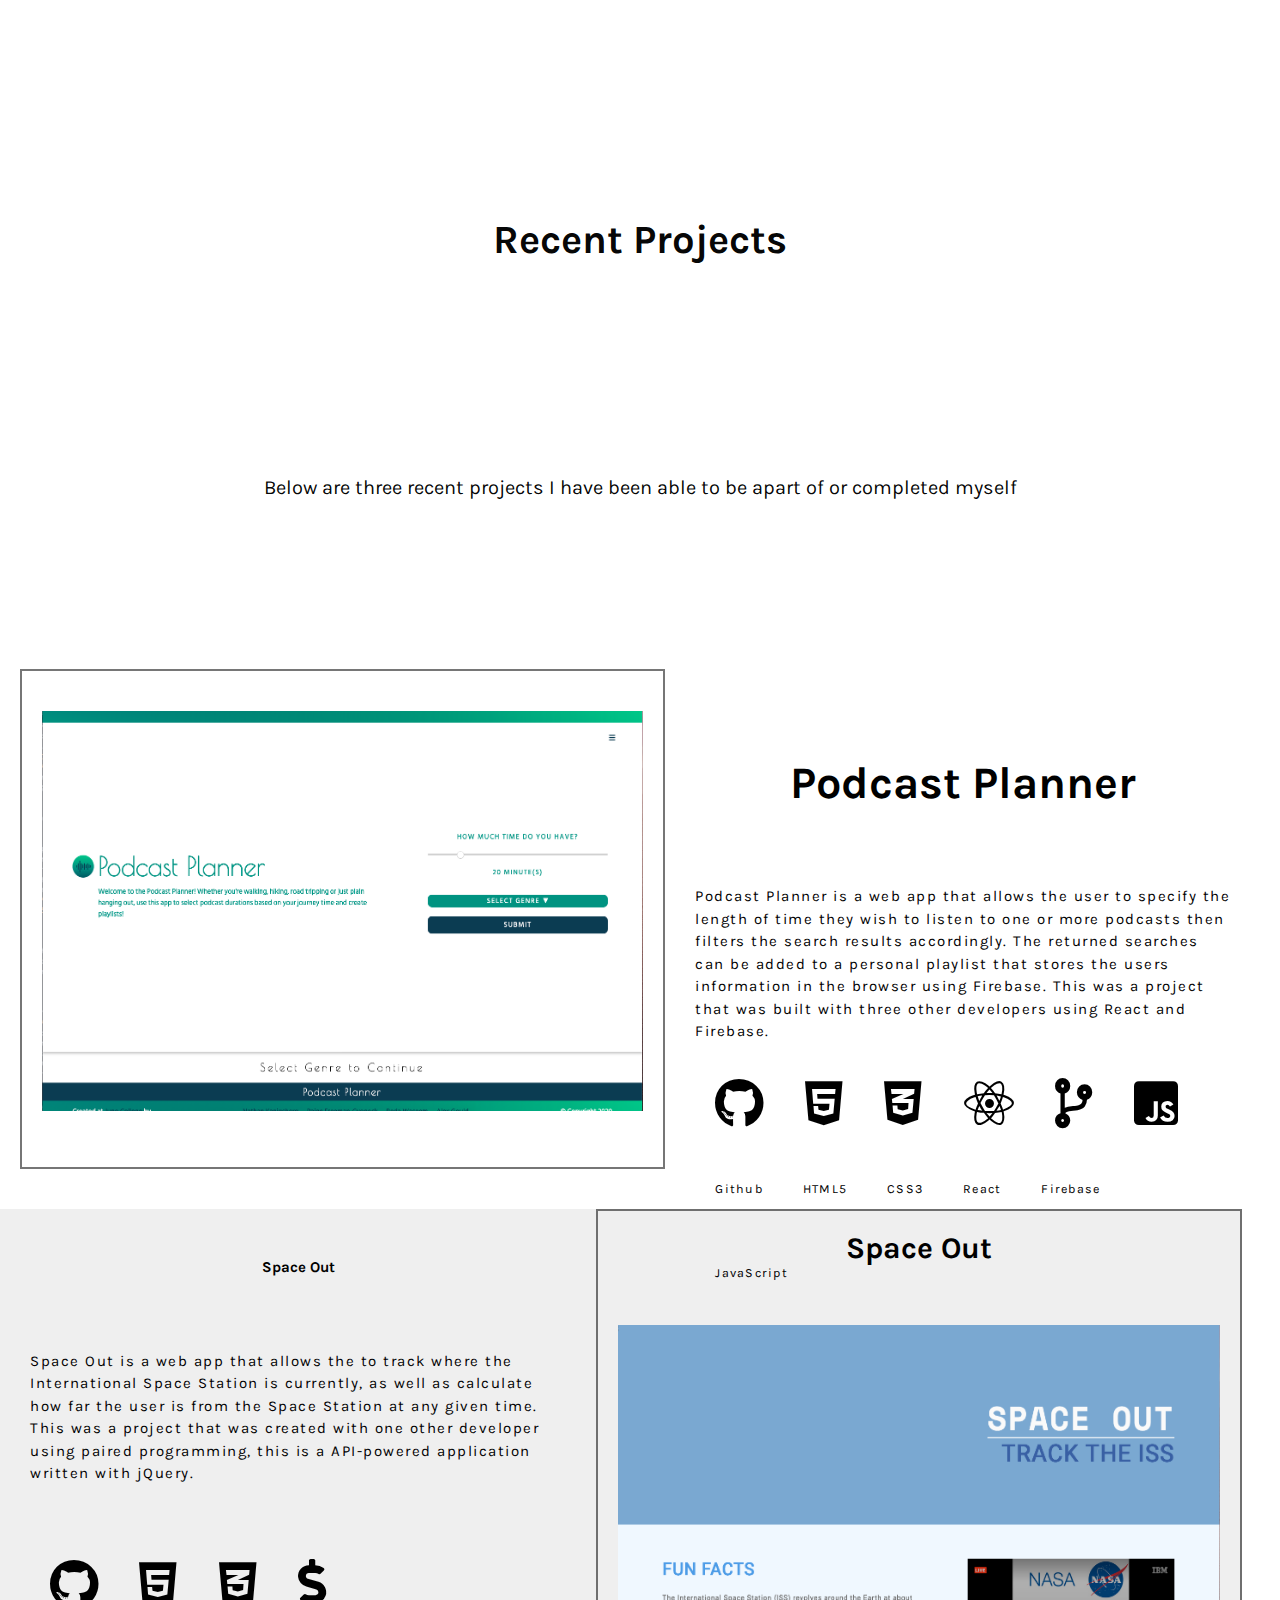
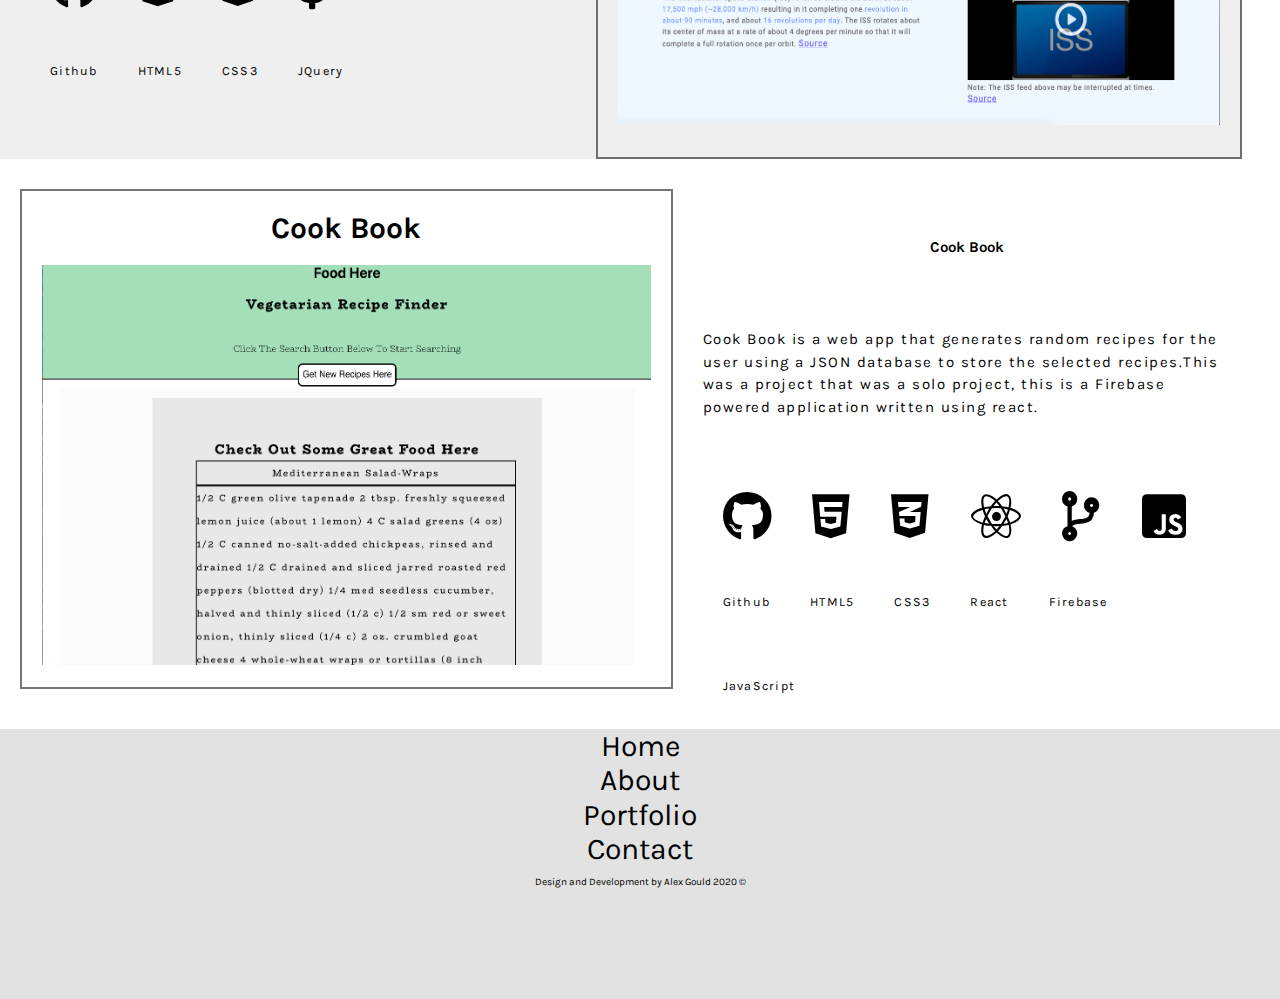
==== commit 42753753: "layout revision" ====
--- a/portfolio-master/index.html
+++ b/portfolio-master/index.html
@@ -4,36 +4,36 @@
    <meta charset="UTF-8">
    <meta name="viewport" content="width=device-width, initial-scale=1.0">
    <link href="https://fonts.googleapis.com/css2?family=Karla:ital,wght@0,400;0,700;1,700&display=swap" rel="stylesheet">
+   <link rel="stylesheet" href="https://use.fontawesome.com/releases/v5.0.7/css/all.css"> 
+   <link rel="stylesheet" href="./contact.css">
    <link rel="stylesheet" href="./styles.css">
    <title>Portfolio</title>
 </head>
 <body>
    <header>
-      <div class="container">
-         <nav>
+      <div class="headerText">
+         <img class="headerImg" src="./assets/bench-accounting-nvzvOPQW0gc-unsplash.jpg" alt="white wall with white desk and brown chair">
+         <nav class="container">
             <ul class="navMenu">              
-               <li><a href="./index.html">Home</a></li>
-               <!-- <li><a href="#">About</a></li> -->
+               <li><a href="./about.html">About</a></li>
                <li><a href="#bottom">Portfolio</a></li>
                <li><a href="./contact.html">Contact</a></li>
             </ul>
+            <div class="centering">
+               <h1>Alex Gould</h1>
+               <h2 class="headerH2">Welcome to my portfolio , I am a front-end web developer with a background in design and project management.</h2>
+            </div>
+               <div class="buttonsDiv">
+                  <ul class="buttons">
+                     <li><a href="#bottom">Portfolio</a></li>
+                     <li><a href="./contact.html">Contact</a></li>
+                  </ul>
+               </div>
          </nav>
-         <img class="headerImg" src="./assets/bench-accounting-nvzvOPQW0gc-unsplash.jpg" alt="white wall with white desk and brown chair">
-      </div>
-      <div class="headerText">
-         <h1>Alex Gould</h1>
-         <h2>Welcome to my portfolio , I am a front-end web developer with a background in design and project management.</h2>
-      </div>
-      <div class="buttonsDiv">
-         <ul class="buttons">
-            <li><a href="">Portfolio</a></li>
-            <li><a href="./contact.html">Contact</a></li>
-         </ul>
-         
       </div>
    </header>
    <section class="threeDivsContainer">
-      <div class="threeDivs">
+      <!-- <div class="threeDivs">
          <h3>Detail of Design</h3>
          <p>Attention to detail in a user experience can be the difference between a satisfied user and an annoyed one.</p>
       </div>
@@ -44,7 +44,7 @@
       <div class="threeDivs">
          <h3>Clean Design</h3>
          <p>Clean and Intuitive design helps you and your products stand out from the crowd .</p>
-      </div>
+      </div> -->
    </section>
    <section class="designOrientated">
          <div class="designOrientatedText">
@@ -76,36 +76,115 @@
          </div>
    </section>
    <section class="recentSec">
+      <p id="bottom"></p>
       <div class="recentText">
          <h4 class="recentH4">Recent Projects</h4>
          <p>Below are three recent projects I have been able to be apart of or completed myself</p>
       </div>
-               <div class="recentDiv1">
-                  <div class="recentLinks">
-                     <ul>       
-                        <li><a href="https://podcast-palz.github.io/podcast-planner/">Podcast Planner</a></li>
-                     </ul>
-                     <img class="podcast recentImg" src="./assets/podcast.png" alt="wood carving of the word create against white background">
-                  </div>
+         <div class="recentDiv1">
+            <div class="recentLinks">
+               <ul>       
+                  <li><a href="https://podcast-palz.github.io/podcast-planner/"></a></li>
+               </ul>
+               <img class="podcast recentImg" src="./assets/podcast.png" alt="wood carving of the word create against white background">
+            </div>
+            <div class="projectText">
+               <a href="https://podcast-palz.github.io/podcast-planner/"><h4>Podcast Planner</h4></a>
+               <p>Podcast Planner is a web app that allows the user to specify the length of time they wish to listen to one or more podcasts then filters the search results accordingly. The returned searches can be added to a personal playlist that stores the users information in the browser using Firebase. This was a project that was built with three other developers using React and Firebase.</p>
+               <div class="fontAwesome">
+                  <ul>
+                     <li><i class="fab fa-github fa-5x"></i></li>
+                     <li><i class="fab fa-html5 fa-5x"></i></li>
+                     <li><i class="fab fa-css3-alt fa-5x"></i> </li>
+                     <li><i class="fab fa-react fa-5x"></i></li>
+                     <li><i class="fas fa-code-branch fa-5x"></i></li>
+                     <li><i class="fab fa-js-square fa-5x"></i></li>
+                  </ul>
+                  <ul>
+                     <li><p>Github</p></li>
+                     <li><p>HTML5</p></li>
+                     <li><p>CSS3</p></li>
+                     <li><p>React</p></li>
+                     <li><p>Firebase</p></li>
+                     <li><p>JavaScript</p></li>
+                  </ul>
                </div>
-               <div class="recentDiv2">
-                  <div class="recentLinks">
-                     <ul>            
-                     <li><a href="https://spaceapp-juno.github.io/kristenDeloreyAlexGouldSpaceAppJuno/">Space Out</a></li>
-                     </ul>
-                     <img class="spaceApp recentImg" src="./assets/space out.png" alt="wood carving of the word create against white background">
-                  </div>
+            </div>
+         </div>
+         <div class="recentDiv2">
+            <div class="projectText">
+               <h4>Space Out</h4>
+               <p>Space Out is a web app that allows the to track where the International Space Station is currently, as well as calculate how far the user is from the Space Station at any given time. This was a project that was created with one other developer using paired programming, this is a API-powered application written with jQuery.
+               </p>
+               <div class="fontAwesome">
+                  <ul>
+                     <li><i class="fab fa-github fa-5x"></i></li>
+                     <li><i class="fab fa-html5 fa-5x"></i></li>
+                     <li><i class="fab fa-css3-alt fa-5x"></i> </li>
+                     <li><i class="fas fa-dollar-sign fa-5x"></i></li>
+                  </ul>
+                  <ul>
+                     <li><p>Github</p></li>
+                     <li><p>HTML5</p></li>
+                     <li><p>CSS3</p></li>
+                     <li><p>JQuery</p></li>
+                  </ul>
                </div>
-               <div class="recentDiv1">
-                  <div class="recentLinks">
-                     <ul>            
-                        <li><a href="https://jalexgould.github.io/project-five/">Cook Book</a></li>
-                     </ul>
-                     <img class="recipe recentImg" src="./assets/recipe.png" alt="wood carving of the word create against white background">
-                  </div>
+            </div>
+            <div class="recentLinks">
+               <ul>            
+               <li><a href="https://spaceapp-juno.github.io/kristenDeloreyAlexGouldSpaceAppJuno/">Space Out</li>
+               </ul>
+               <img class="spaceApp recentImg" src="./assets/space out.png" alt="wood carving of the word create against white background">
+            </div>
+         </div>
+         <div class="recentDiv1">
+            <div class="recentLinks">
+               <ul>            
+                  <li><a href="https://jalexgould.github.io/project-five/">Cook Book</a></li>
+               </ul>
+               <img class="recipe recentImg" src="./assets/recipe.png" alt="wood carving of the word create against white background">
+            </div>
+            <div class="projectText">
+               <h4>Cook Book</h4>
+               <p>Cook Book is a web app that generates random recipes for the user using a JSON database to store the selected recipes.This was a project that was a solo project, this is a Firebase powered application written using react.</p>
+               <div class="fontAwesome">
+                  <ul>
+                     <li><i class="fab fa-github fa-5x"></i></li>
+                     <li><i class="fab fa-html5 fa-5x"></i></li>
+                     <li><i class="fab fa-css3-alt fa-5x"></i> </li>
+                     <li><i class="fab fa-react fa-5x"></i></li>
+                     <li><i class="fas fa-code-branch fa-5x"></i></li>
+                     <li><i class="fab fa-js-square fa-5x"></i></li>
+                  </ul>
+                  <ul>
+                     <li><p>Github</p></li>
+                     <li><p>HTML5</p></li>
+                     <li><p>CSS3</p></li>
+                     <li><p>React</p></li>
+                     <li><p>Firebase</p></li>
+                     <li><p>JavaScript</p></li>
+                  </ul>
                </div>
-            <!-- <img class="pencilImg" src="./assets/white pencil.jpg" alt="pencil against white background"> -->
+            </div>
+         </div>
+         <!-- <div class="pencilDiv">
+            <img class="pencilImg" src="./assets/white pencil.jpg" alt="pencil against white background">
+         </div> -->
       </div>
    </section>
+   <footer>
+      <div class="footerDiv">
+         <nav class="footerMenu">
+            <ul>              
+               <li><a href="./index.html">Home</a></li>
+               <li><a href="#">About</a></li>
+               <li><a href="#bottom">Portfolio</a></li>
+               <li><a href="./contact.html">Contact</a></li>
+            </ul>
+         </nav>
+         <p>Design and Development by Alex Gould 2020 ©</p>
+      </div>
+   </footer>
 </body>
 </html>--- a/portfolio-master/contact.css
+++ b/portfolio-master/contact.css
@@ -0,0 +1,9 @@
+html{line-height:1.15;-ms-text-size-adjust:100%;-webkit-text-size-adjust:100%}body{margin:0}article,aside,footer,header,nav,section{display:block}h1{font-size:2em;margin:.67em 0}figcaption,figure,main{display:block}figure{margin:1em 40px}hr{box-sizing:content-box;height:0;overflow:visible}pre{font-family:monospace,monospace;font-size:1em}a{background-color:transparent;-webkit-text-decoration-skip:objects}abbr[title]{border-bottom:none;text-decoration:underline;text-decoration:underline dotted}b,strong{font-weight:inherit}b,strong{font-weight:bolder}code,kbd,samp{font-family:monospace,monospace;font-size:1em}dfn{font-style:italic}mark{background-color:#ff0;color:#000}small{font-size:80%}sub,sup{font-size:75%;line-height:0;position:relative;vertical-align:baseline}sub{bottom:-.25em}sup{top:-.5em}audio,video{display:inline-block}audio:not([controls]){display:none;height:0}img{border-style:none}svg:not(:root){overflow:hidden}button,input,optgroup,select,textarea{font-family:sans-serif;font-size:100%;line-height:1.15;margin:0}button,input{overflow:visible}button,select{text-transform:none}button,html [type=button],[type=reset],[type=submit]{-webkit-appearance:button}button::-moz-focus-inner,[type=button]::-moz-focus-inner,[type=reset]::-moz-focus-inner,[type=submit]::-moz-focus-inner{border-style:none;padding:0}button:-moz-focusring,[type=button]:-moz-focusring,[type=reset]:-moz-focusring,[type=submit]:-moz-focusring{outline:1px dotted ButtonText}fieldset{padding:.35em .75em .625em}legend{box-sizing:border-box;color:inherit;display:table;max-width:100%;padding:0;white-space:normal}progress{display:inline-block;vertical-align:baseline}textarea{overflow:auto}[type=checkbox],[type=radio]{box-sizing:border-box;padding:0}[type=number]::-webkit-inner-spin-button,[type=number]::-webkit-outer-spin-button{height:auto}[type=search]{-webkit-appearance:textfield;outline-offset:-2px}[type=search]::-webkit-search-cancel-button,[type=search]::-webkit-search-decoration{-webkit-appearance:none}::-webkit-file-upload-button{-webkit-appearance:button;font:inherit}details,menu{display:block}summary{display:list-item}canvas{display:inline-block}template{display:none}[hidden]{display:none}
+
+.clearfix:after {visibility: hidden; display: block; font-size: 0; content: ''; clear: both; height: 0; }
+
+html { -moz-box-sizing: border-box; -webkit-box-sizing: border-box; box-sizing: border-box;}
+
+*, *:before, *:after {box-sizing: inherit}
+
+.sr-only { position: absolute; width: 1px; height: 1px; margin: -1px; border: 0; padding: 0; white-space: nowrap; clip-path: inset(100%); clip: rect(0 0 0 0); overflow: hidden;}--- a/portfolio-master/styles.css
+++ b/portfolio-master/styles.css
@@ -31,6 +31,7 @@
 }
 
 img { 
+   width: 100%;
    max-width: 100%;
 }
 
@@ -43,94 +44,31 @@
 
 
 /* Header */
+header { 
+   width: 100%;
+}
+/* Header Text */
+.headerText {
+   flex-direction: column;
+   justify-content: center;
+}
+
 .container { 
-   display: flex;
-}
-
-.headerText {
-   position: absolute;
-   top:40%;
-   left: 50%;
-   transform: translate(-50%, -50%);
-   z-index: 100;
-}
-
-.headerText p { 
-   font-weight: 700;
-   font-size: 1em;
-   font-style: italic;
-   text-align: left;
-}
-
-/* Buttons */
-.buttonsDiv {
-   position: absolute;
-   top: 70%;
-   left: 50%;
-   transform: translate(-50%, -50%);
-}
-
-.buttons ul { 
-   border: 2px black solid;
-}
-
-.buttons li { 
-   padding: 10px;
-   margin: 20px;
-   font-size: 1em;
-   font-weight: 400;
-   background-color: rgba(0, 0, 0, 0.625);
-}
-
-.buttons a { 
-   color: white;
-}
-
-.buttons li:hover,
-.buttons li:focus {
-   background-color:rgba(0, 0, 0, 0.886);
-   border-color: black;
-}
-
-/* Header Text */
-h1, h2 { 
-   font-family: 'Karla', sans-serif;
-}
-
-h1 { 
-   font-size: 5em;
-   letter-spacing: 2px;
-   font-weight: 700;
-   text-align: left;
-   width: 55%;
-   border-bottom: 1px solid black;
-}
-
-h2{ 
-   font-size: 2em;
-   font-weight: 400;
-   text-align: left;
-   letter-spacing: 2px;
-   width: 90%;
-}
-
-.headerImg { 
-   display: flex;
+   width: 100%;
+   position: relative;
 }
 
 /* Nav */
 
 .navMenu{ 
-   position: absolute;
-   top: 8px;
-   right: 16px;
+   display: flex;
+   width: 100%;
+   flex-wrap: nowrap;
+   justify-content: end;
    line-height: 35px;
    letter-spacing: 1.9px;
 }
 
-.navMenu ul { 
-   width: 70%;
-}
 .navMenu li { 
    display: inline-block;
    margin: 10px;
@@ -140,6 +78,8 @@
    font-size: 2em;
 }
 
+
+/* Hover States */
 .navMenu li:hover,
 .navMenu li:focus {
    color: white;
@@ -152,6 +92,81 @@
    color: white;
 }
 
+/* Header Text */
+.centering{ 
+   display: flex;
+   flex-direction: column;
+   margin-left: 2em;
+}
+
+h1, h2 { 
+   font-family: 'Karla', sans-serif;
+   justify-content: center;
+}
+
+h1 { 
+   font-size: 5em;
+   letter-spacing: 2px;
+   font-weight: 700;
+   text-align: left;
+   width: 40%;
+   border-bottom: 1px solid black;
+}
+
+.headerH2 { 
+   font-size: 2em;
+   font-weight: 400;
+   text-align: left;
+   letter-spacing: 2px;
+   width: 45%;
+}
+
+.headerImg { 
+   position: absolute;
+   display: flex;
+}
+
+
+/* Buttons */
+.buttonsDiv {
+   display: flex;
+   width: 100%;
+   /* position: absolute;
+   top: 70%;
+   left: 50%;
+   transform: translate(-50%, -50%); */
+}
+
+.buttons { 
+   display: flex;
+   justify-content: center;
+   position: absolute;
+   width: 18em;
+   margin-left: 20em;
+}
+
+.buttons ul { 
+   border: 2px black solid;
+}
+
+.buttons li { 
+   padding: 10px;
+   margin: 20px;
+   font-size: 1em;
+   font-weight: 400;
+   background-color: rgba(0, 0, 0, 0.625);
+}
+
+.buttons a { 
+   color: white;
+}
+
+.buttons li:hover,
+.buttons li:focus {
+   background-color:rgba(0, 0, 0, 0.886);
+   border-color: black;
+}
+
 /* Three Divs */
 
 .threeDivsContainer { 
@@ -160,9 +175,11 @@
    text-align: center;
    width: 95%;
    margin-left: 3em;
-}
-
-.threeDivs { 
+   margin-bottom: 55em;
+}
+
+
+/* .threeDivs { 
    flex-wrap: wrap;
    text-align: left;
    width: 33%;
@@ -184,7 +201,7 @@
    font-weight: 400;
    font-size: 1.7em;
    line-height: 1.8em;
-}
+} */
 
 /* design orientated  */
 
@@ -211,7 +228,7 @@
 }
 
 .createImg { 
-   width: 95%;
+   width: 90%;
    height: 75vh;
    margin: 30px 30px 0 30px;
    border: 1px solid black;
@@ -221,17 +238,19 @@
 
 .servicesSec{ 
    color: rgba(0, 0, 0, 0.968);
+   height: 110vh;
+   margin-bottom: 5em;
    background-color:rgba(7, 7, 7, 0.029);
-   height: 70vh;
-}
-
-.servicesTitle { 
-   margin-left: 20%;
-   font-weight: 400;
-   text-align: center;
-   width: 65%;
-   height: 5vh;
-   
+}
+
+.servicesTitle {
+   display: flex;
+   flex-direction: column;
+   font-weight: 400;
+   text-align: center;
+   padding-top:5vh;
+   height: 40vh;
+
 }
 
 .servicesTitle h2 { 
@@ -241,22 +260,26 @@
    padding: .3em;
 }
 .servicesTitle p { 
-   width: 90%;
    font-size: 2.2em;
 }
 
 .services { 
    display: flex;
    margin: 10% 0 10% 0;
+   height: 50vh;
+   color: rgba(0, 0, 0, 0.968);
+   background-color:rgba(7, 7, 7, 0.019);
 }
 
 .services h4 { 
+   flex-wrap: wrap;
    font-size: 2.5em;
    width: 90%;
    text-align: center;
    
 }
 .services p { 
+   flex-wrap: wrap;
    font-size: 1.7em;
    /* margin: 15px; */
    padding: 20px;
@@ -268,33 +291,37 @@
 
 /* Recent Works */
 .recentSec { 
-   width: 90%;
+   width: 100%;
 }
 
 .recentText { 
    display: flex;
-   text-align: center;
-   margin-left: 5em;
-   font-weight: 400;
-   text-align: center;
-   width: 90%;
-   height: 45vh;
-}
-
-.recentText h4 { 
+   flex-wrap: wrap;
+   height: 55vh;
+   width: 100%;
+   margin-top: 20em;
+   text-align: center;
+   color: rgba(0, 0, 0, 0.968);
+
+}
+
+.recentH4 { 
+   display: flex;
+   flex-wrap: wrap;
+   justify-content: center;
    font-weight: 700;
    font-size: 4em;
-   text-align: left;
-   width: 50%;
-   border-bottom: 1px solid black;
+   text-align:center;
+   width: 100%;
 
 }
 
 .recentText p{
-   flex-wrap: wrap;
-   justify-content: end;
-   width: 70%;
-   text-align: left;
+   align-items: center;
+   flex-direction: column;
+   flex-wrap: wrap;
+   width:100%;
+   text-align: center;
    font-size: 2em;
 }
 
@@ -302,15 +329,18 @@
    display: flex;
    position: relative;
    height: 500px;
-   width: 95%;
-   margin:0em 1em 4em 4em;
+   width: 97%;
+   margin:1em 0 4em 2em;
 }
 
 .recentDiv2{ 
    display: flex;
+   position: relative;
    justify-content: end;
-   height: 500px;
-   margin:4em -10em 4em 0em;
+   height: 550px;
+   width: 97%;
+   background-color:rgba(7, 7, 7, 0.064);
+   margin-bottom:3em;
 
 }
 
@@ -327,26 +357,75 @@
 }
 
 .recentImg { 
+   flex-wrap: wrap;
    height: 400px;
-   width: auto;
+   width: 100%;
+   max-width: 100%;
+   margin-top: 2em;
+}
+
+.projectText { 
+   display: flex;
+   flex-wrap: wrap;
+   justify-content: center;
+   width: 50%;
+   padding: 3em;
+}
+
+.projectText h4 {
+   font-family: 'Karla', sans-serif;
+   font-weight: 700;
+   font-size: 1.5em;
+}
+
+.projectText p { 
+   font-family: 'Karla', sans-serif;
+   font-weight: 400;
+   font-size: 1.5em;
+   letter-spacing: .1em;
+   line-height: 1.5em;
+}
+
+.fontAwesome{ 
+   width: 100%;
+   height: 150px;
+   position: relative;
+   line-height: 15px;
+   letter-spacing: 1.4px;
+}
+
+.fontAwesome ul { 
+   display: flex;
+   width: 100%;
+   flex-wrap: wrap;
+   justify-content: start;
+}
+.fontAwesome li  { 
+   margin:20px;
+}
+.fontAwesome p { 
+   font-size: 12.5px;
+   text-align: center;
+}
+
+
+/* .pencilDiv{
+   display: flex;
+   width: 100%;
+   
 }
 
 .pencilImg { 
-   margin-top: 10%;
-   width: 35%;
+   justify-content: center;
+   width: 25%;
    height: auto;
-}
+} */
 
 /* Footer */
 
 footer { 
    margin-top: 2em;
-   height: 90vh;
-   text-align: center;
-}
-
-.footerDiv { 
-   position: absolute;
-   text-align: center;
-
-}+   height: 30vh;
+   text-align: center;
+   background-color:rgba(7, 7, 7, 0.119);
+}
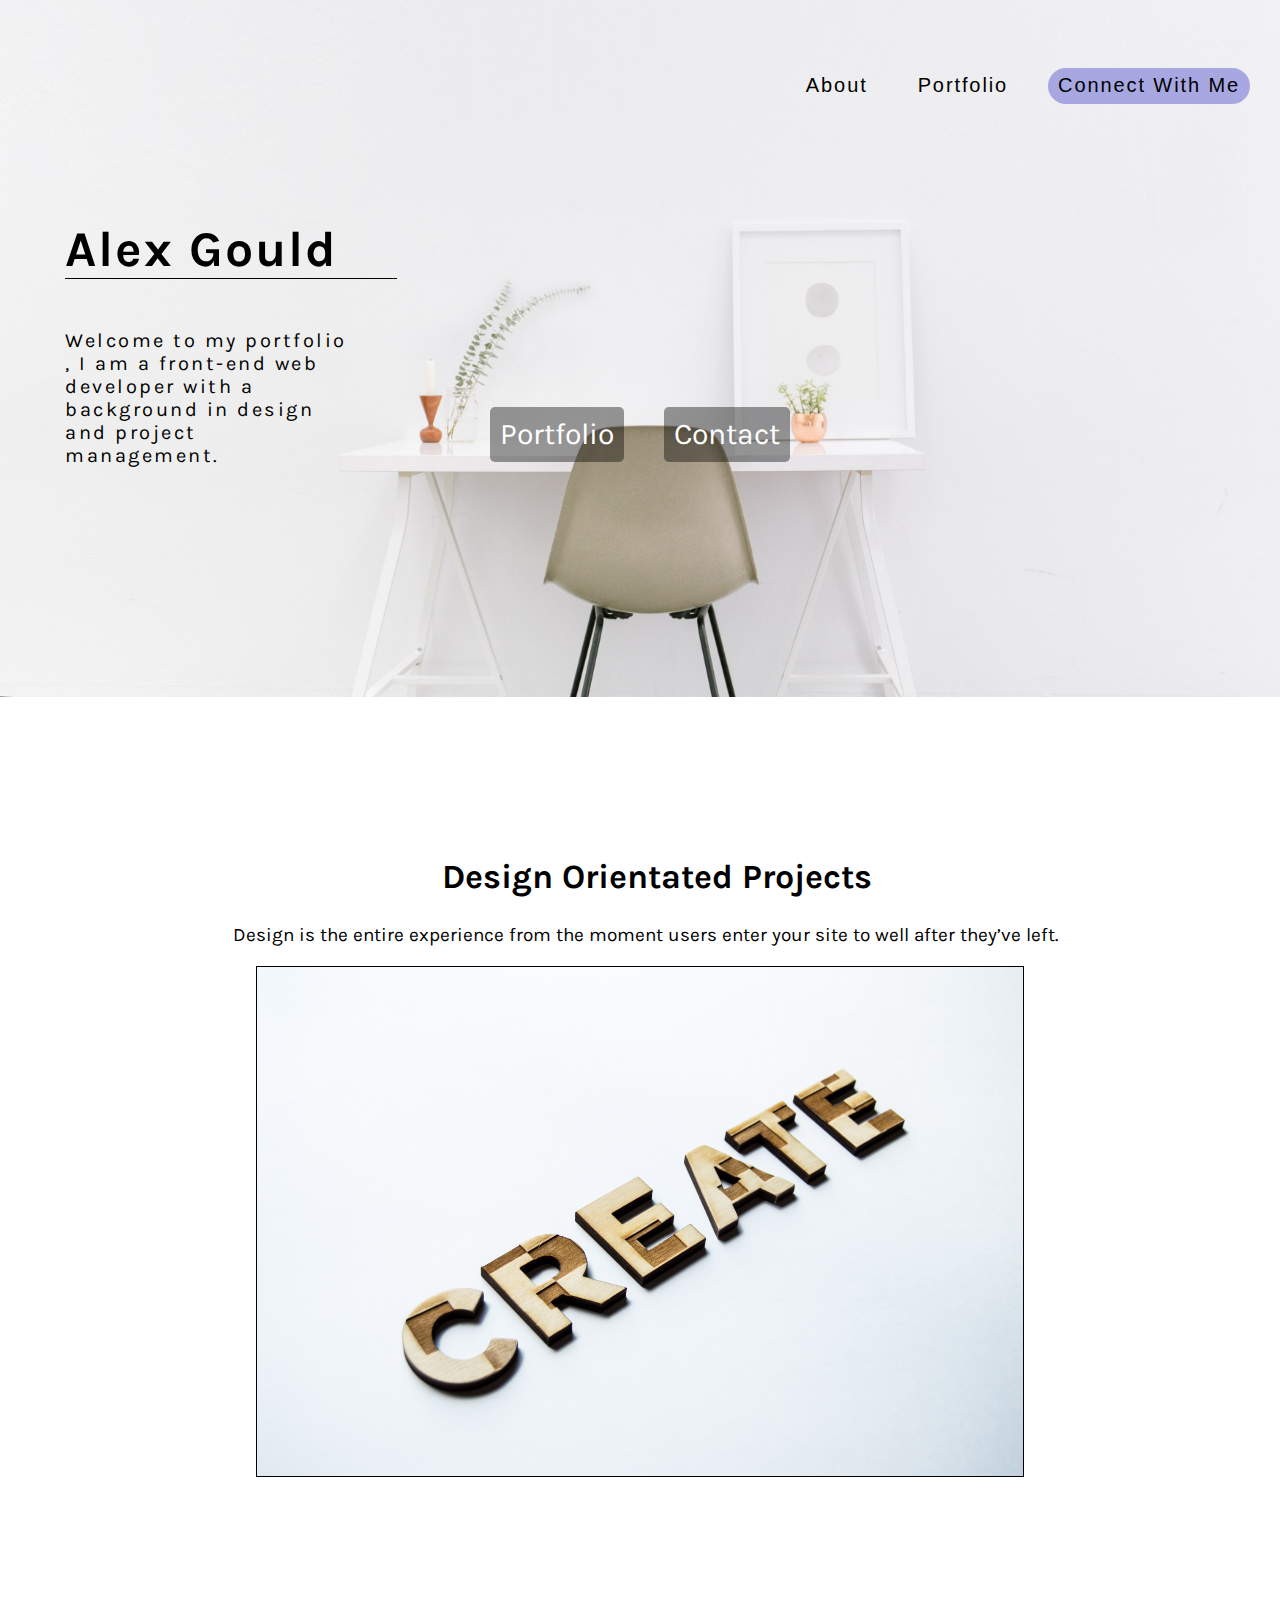
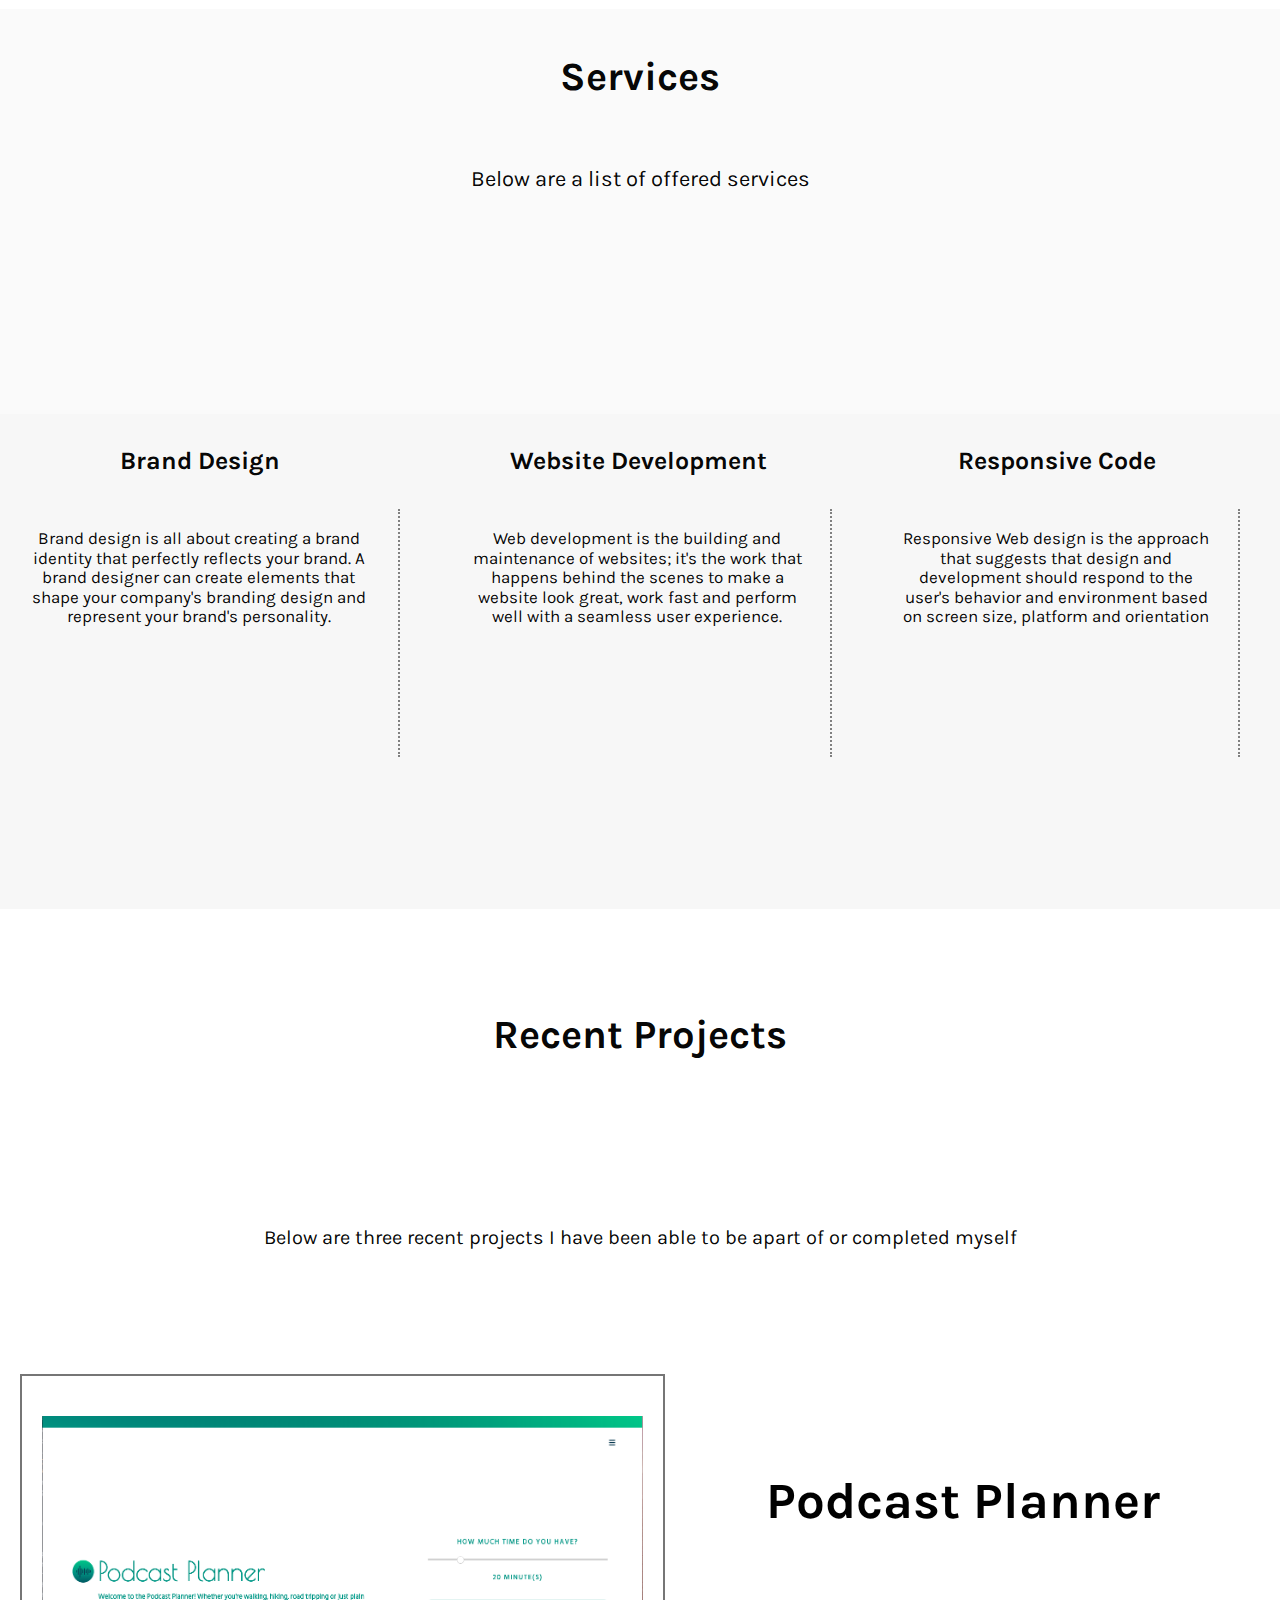
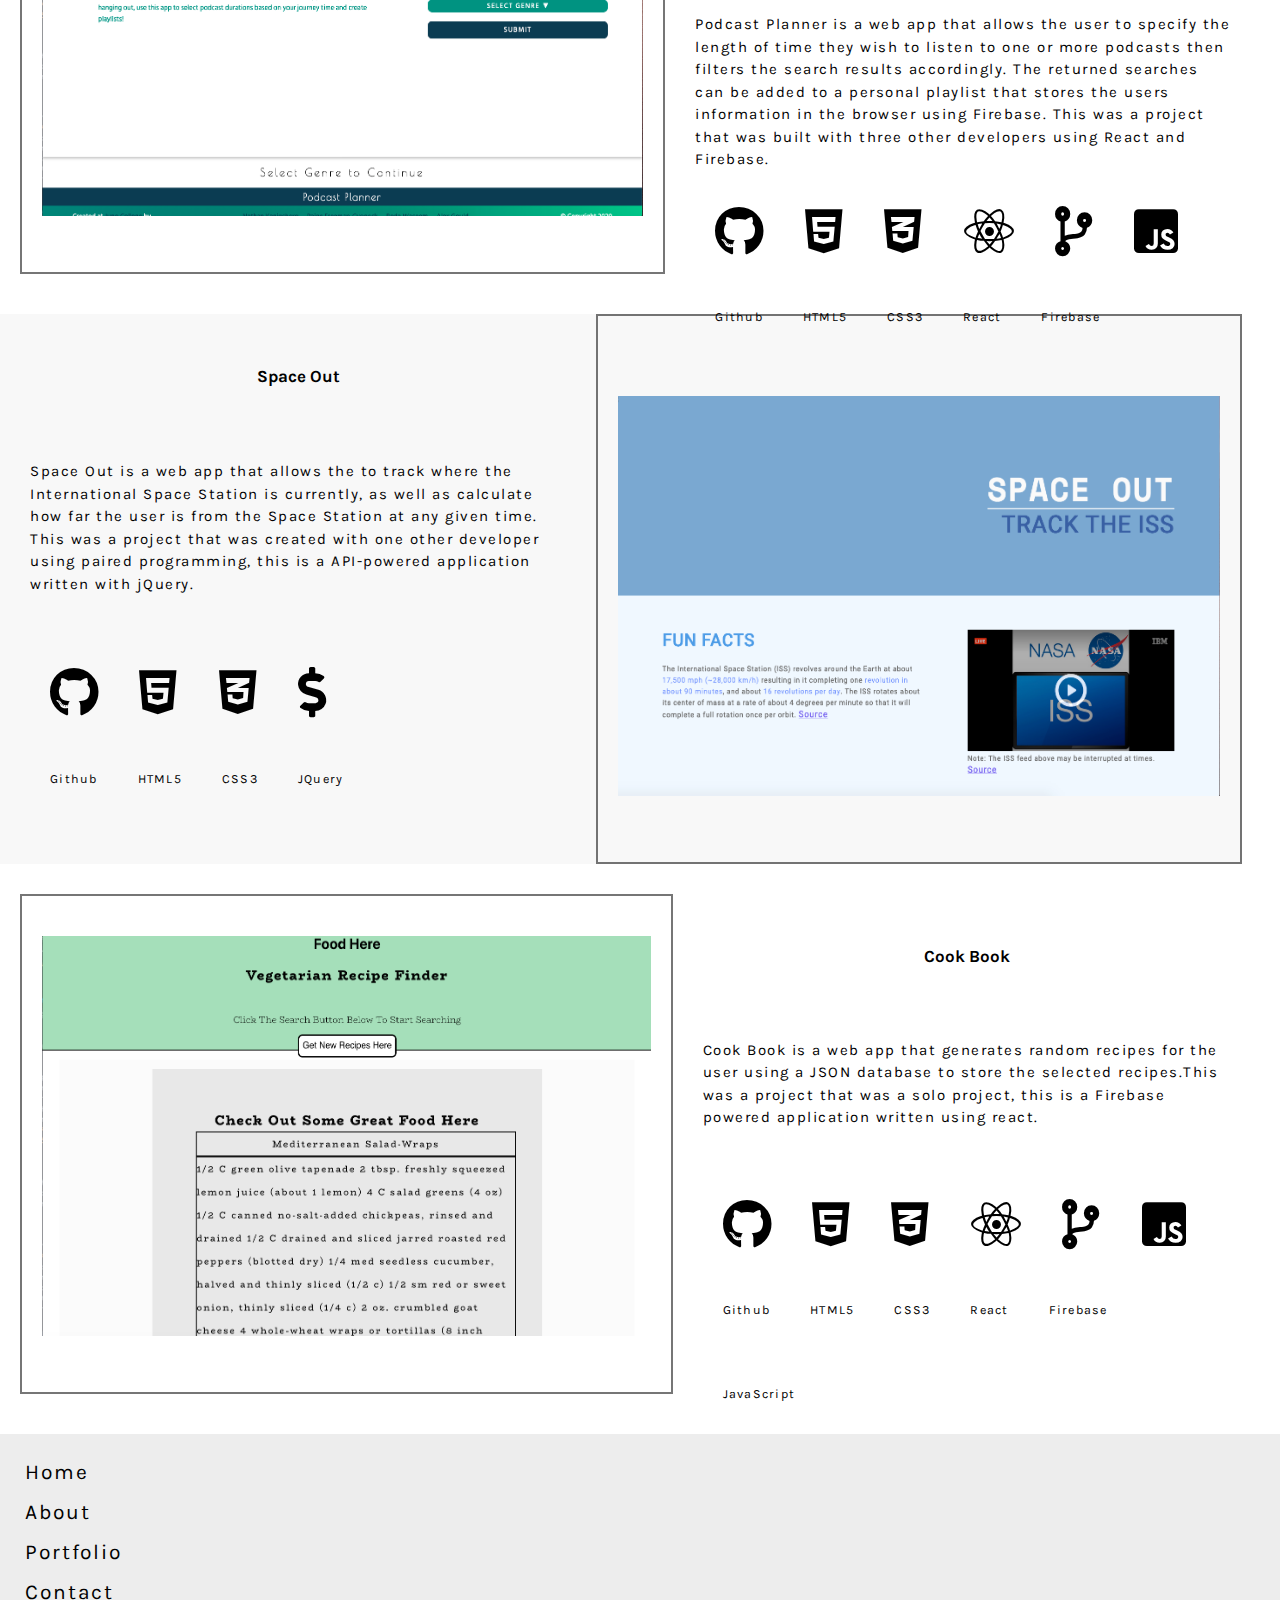
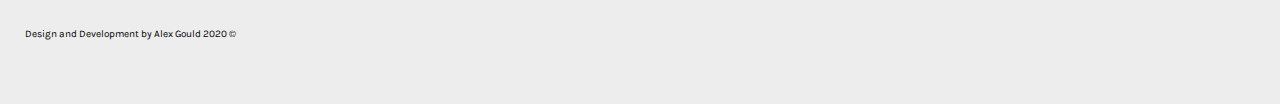
==== commit 17227b18: "css work" ====
--- a/portfolio-master/index.html
+++ b/portfolio-master/index.html
@@ -14,26 +14,26 @@
       <div class="headerText">
          <img class="headerImg" src="./assets/bench-accounting-nvzvOPQW0gc-unsplash.jpg" alt="white wall with white desk and brown chair">
          <nav class="container">
-            <ul class="navMenu">              
-               <li><a href="./about.html">About</a></li>
+            <ol class="navMenu">              
+               <li class="greyNav"><a href="./about.html">About</a></li>
+               <li class="greyNav"><a href="#bottom">Portfolio</a></li>
+               <li class="blueNav"><a href="https://calendly.com/alexgould-dev">Connect With Me</a></li>
+            </ol>
+         </nav>
+         <div class="centeringDiv">
+            <h1>Alex Gould</h1>
+            <h2 class="headerH2">Welcome to my portfolio , I am a front-end web developer with a background in design and project management.</h2>
+         </div>
+         <div class="buttonsDiv">
+            <ul class="buttons">
                <li><a href="#bottom">Portfolio</a></li>
-               <li><a href="./contact.html">Contact</a></li>
+               <li><a href="https://calendly.com/alexgould-dev">Contact</a></li>
             </ul>
-            <div class="centering">
-               <h1>Alex Gould</h1>
-               <h2 class="headerH2">Welcome to my portfolio , I am a front-end web developer with a background in design and project management.</h2>
-            </div>
-               <div class="buttonsDiv">
-                  <ul class="buttons">
-                     <li><a href="#bottom">Portfolio</a></li>
-                     <li><a href="./contact.html">Contact</a></li>
-                  </ul>
-               </div>
-         </nav>
+         </div>
       </div>
    </header>
-   <section class="threeDivsContainer">
-      <!-- <div class="threeDivs">
+   <!-- <section class="threeDivsContainer">
+      <div class="threeDivs">
          <h3>Detail of Design</h3>
          <p>Attention to detail in a user experience can be the difference between a satisfied user and an annoyed one.</p>
       </div>
@@ -44,15 +44,15 @@
       <div class="threeDivs">
          <h3>Clean Design</h3>
          <p>Clean and Intuitive design helps you and your products stand out from the crowd .</p>
-      </div> -->
-   </section>
+      </div>
+   </section> -->
    <section class="designOrientated">
          <div class="designOrientatedText">
             <div class="blurbSection">
+               <h2>Design Orientated Projects</h2>
+               <p> Design is the entire experience from the moment users enter your site to well after they’ve left.</p>
                <img class="createImg" src="./assets/create.jpg" alt="wood carving of the word create against white background">
             </div>
-            <h2>Design Orientated Projects</h2>
-            <p> Design is the entire experience from the moment users enter your site to well after they’ve left.</p>
          </div>
    </section>
    <section class="servicesSec">
@@ -61,15 +61,15 @@
             <p>Below are a list of offered services</p>
          </div>
          <div class="services">
-            <div>
+            <div class="servicesDiv">
                <h4>Brand Design</h4>
                <p>Brand design is all about creating a brand identity that perfectly reflects your brand. A brand designer can create elements that shape your company's branding design and represent your brand's personality.</p>
             </div>
-            <div>
+            <div class="servicesDiv">
                <h4>Website Development</h4>
                <p>Web development is the building and maintenance of websites; it's the work that happens behind the scenes to make a website look great, work fast and perform well with a seamless user experience.</p>
             </div>
-            <div>
+            <div class="servicesDiv">
                <h4>Responsive Code</h4>
                <p>Responsive Web design is the approach that suggests that design and development should respond to the user's behavior and environment based on screen size, platform and orientation</p>
             </div>
@@ -133,7 +133,7 @@
             </div>
             <div class="recentLinks">
                <ul>            
-               <li><a href="https://spaceapp-juno.github.io/kristenDeloreyAlexGouldSpaceAppJuno/">Space Out</li>
+               <li><a href="https://spaceapp-juno.github.io/kristenDeloreyAlexGouldSpaceAppJuno/"></li>
                </ul>
                <img class="spaceApp recentImg" src="./assets/space out.png" alt="wood carving of the word create against white background">
             </div>
@@ -141,7 +141,7 @@
          <div class="recentDiv1">
             <div class="recentLinks">
                <ul>            
-                  <li><a href="https://jalexgould.github.io/project-five/">Cook Book</a></li>
+                  <li><a href="https://jalexgould.github.io/project-five/"></a></li>
                </ul>
                <img class="recipe recentImg" src="./assets/recipe.png" alt="wood carving of the word create against white background">
             </div>
@@ -178,9 +178,9 @@
          <nav class="footerMenu">
             <ul>              
                <li><a href="./index.html">Home</a></li>
-               <li><a href="#">About</a></li>
+               <li><a href="./about.html">About</a></li>
                <li><a href="#bottom">Portfolio</a></li>
-               <li><a href="./contact.html">Contact</a></li>
+               <li><a href="https://calendly.com/alexgould-dev">Contact</a></li>
             </ul>
          </nav>
          <p>Design and Development by Alex Gould 2020 ©</p>
--- a/portfolio-master/styles.css
+++ b/portfolio-master/styles.css
@@ -49,12 +49,14 @@
 }
 /* Header Text */
 .headerText {
+   display: flex;
    flex-direction: column;
    justify-content: center;
+   width: 100%;
+   height: 60vh;
 }
 
 .container { 
-   width: 100%;
    position: relative;
 }
 
@@ -69,39 +71,59 @@
    letter-spacing: 1.9px;
 }
 
-.navMenu li { 
+.greyNav, 
+.blueNav { 
    display: inline-block;
-   margin: 10px;
+   margin-right: 3em;
 }
 .navMenu a { 
    font-family: 'Roboto', sans-serif;
    font-size: 2em;
-}
-
+   padding: 10px;
+}
+.blueNav{ 
+   background-color:rgba(118, 118, 215, 0.598);
+   border-color: black;
+   border-radius: 30px;
+   height: 3.6em;
+}
 
 /* Hover States */
-.navMenu li:hover,
-.navMenu li:focus {
+.greyNav a:hover,
+.greyNav a:focus {
    color: white;
-   background-color:rgba(0, 0, 0, 0.468);
+   background-color:rgba(0, 0, 0, 0.427);
    border-color: black;
-}
-
-.navMenu a:hover,
-.navMenu a:focus {
+   border-radius: 30px;
+   
+
+}
+.blueNav a:hover,
+.blueNav a:focus  { 
    color: white;
-}
+   background-color:rgba(4, 4, 198, 0.81);
+   border-color: black;
+   border-radius: 30px;
+   
+}
+
 
 /* Header Text */
-.centering{ 
+.centeringDiv{ 
    display: flex;
    flex-direction: column;
-   margin-left: 2em;
-}
-
-h1, h2 { 
+   justify-content: center;
+   position: relative;
+   padding-left: 65px;
+   width: 45%;
+   height: 30vh;
+}
+
+h1, h2 {
+   position: relative;
    font-family: 'Karla', sans-serif;
-   justify-content: center;
+   justify-content:center ;
+   
 }
 
 h1 { 
@@ -109,21 +131,24 @@
    letter-spacing: 2px;
    font-weight: 700;
    text-align: left;
-   width: 40%;
+   width: 65%;
    border-bottom: 1px solid black;
+   margin-top: 4em;
+
 }
 
 .headerH2 { 
+
    font-size: 2em;
    font-weight: 400;
    text-align: left;
-   letter-spacing: 2px;
-   width: 45%;
+   letter-spacing: 2.5px;
+   width:56%;
 }
 
 .headerImg { 
+   max-width: 100%;
    position: absolute;
-   display: flex;
 }
 
 
@@ -131,18 +156,13 @@
 .buttonsDiv {
    display: flex;
    width: 100%;
-   /* position: absolute;
-   top: 70%;
-   left: 50%;
-   transform: translate(-50%, -50%); */
 }
 
 .buttons { 
    display: flex;
    justify-content: center;
-   position: absolute;
-   width: 18em;
-   margin-left: 20em;
+   position: relative;
+   width: 100%;
 }
 
 .buttons ul { 
@@ -154,7 +174,8 @@
    margin: 20px;
    font-size: 1em;
    font-weight: 400;
-   background-color: rgba(0, 0, 0, 0.625);
+   border-radius: 5px;
+   background-color: rgba(0, 0, 0, 0.392);
 }
 
 .buttons a { 
@@ -163,20 +184,22 @@
 
 .buttons li:hover,
 .buttons li:focus {
-   background-color:rgba(0, 0, 0, 0.886);
+   background-color:rgba(0, 0, 0, 0.584);
    border-color: black;
+   border-radius: 9px;
+
 }
 
 /* Three Divs */
 
-.threeDivsContainer { 
+/* .threeDivsContainer { 
    display: flex;
    height: 35vh;
    text-align: center;
    width: 95%;
    margin-left: 3em;
    margin-bottom: 55em;
-}
+} */
 
 
 /* .threeDivs { 
@@ -203,6 +226,7 @@
    line-height: 1.8em;
 } */
 
+
 /* design orientated  */
 
 .designOrientated { 
@@ -210,13 +234,14 @@
    font-weight: 400;
    text-align: center;
    width: 80%;
+   margin-top: 25em;
 }
 
 .designOrientated h2 {
    font-weight: 700;
    font-size: 3.4em;
    text-align: center;
-   margin-left: 2em;
+   margin-left: 1em;
    padding-top: 2em;
 }
 
@@ -224,13 +249,11 @@
    font-size: 1.9em;
    width: 90%;
    text-align: center;
-   margin-left: 4em;
+   margin-left: 3em;
 }
 
 .createImg { 
-   width: 90%;
-   height: 75vh;
-   margin: 30px 30px 0 30px;
+   width: 75%;
    border: 1px solid black;
 }
 
@@ -238,9 +261,9 @@
 
 .servicesSec{ 
    color: rgba(0, 0, 0, 0.968);
-   height: 110vh;
+   height: 100vh;
    margin-bottom: 5em;
-   background-color:rgba(7, 7, 7, 0.029);
+   background-color:rgba(7, 7, 7, 0.019);
 }
 
 .servicesTitle {
@@ -248,8 +271,7 @@
    flex-direction: column;
    font-weight: 400;
    text-align: center;
-   padding-top:5vh;
-   height: 40vh;
+   height: 45vh;
 
 }
 
@@ -265,12 +287,10 @@
 
 .services { 
    display: flex;
-   margin: 10% 0 10% 0;
-   height: 50vh;
+   height: 55vh;
    color: rgba(0, 0, 0, 0.968);
-   background-color:rgba(7, 7, 7, 0.019);
-}
-
+   background-color:rgba(7, 7, 7, 0.010);
+}
 .services h4 { 
    flex-wrap: wrap;
    font-size: 2.5em;
@@ -291,15 +311,14 @@
 
 /* Recent Works */
 .recentSec { 
-   width: 100%;
+   max-width: 100%;
 }
 
 .recentText { 
    display: flex;
    flex-wrap: wrap;
-   height: 55vh;
-   width: 100%;
-   margin-top: 20em;
+   height: 45vh;
+   width:100%;
    text-align: center;
    color: rgba(0, 0, 0, 0.968);
 
@@ -339,7 +358,7 @@
    justify-content: end;
    height: 550px;
    width: 97%;
-   background-color:rgba(7, 7, 7, 0.064);
+   background-color:rgba(7, 7, 7, 0.027);
    margin-bottom:3em;
 
 }
@@ -375,7 +394,7 @@
 .projectText h4 {
    font-family: 'Karla', sans-serif;
    font-weight: 700;
-   font-size: 1.5em;
+   font-size: 1.7em;
 }
 
 .projectText p { 
@@ -424,8 +443,19 @@
 /* Footer */
 
 footer { 
+   display: flex;
+   justify-content: start;
    margin-top: 2em;
    height: 30vh;
-   text-align: center;
-   background-color:rgba(7, 7, 7, 0.119);
-}
+   text-align: left;
+   padding-left: 2.5em;
+   background-color:rgba(7, 7, 7, 0.071);
+}
+
+.footerMenu { 
+   margin-top: 3em;
+   margin-bottom: 2em;
+   font-size: .7em;
+   line-height: 35px;
+   letter-spacing: 1.9px;
+}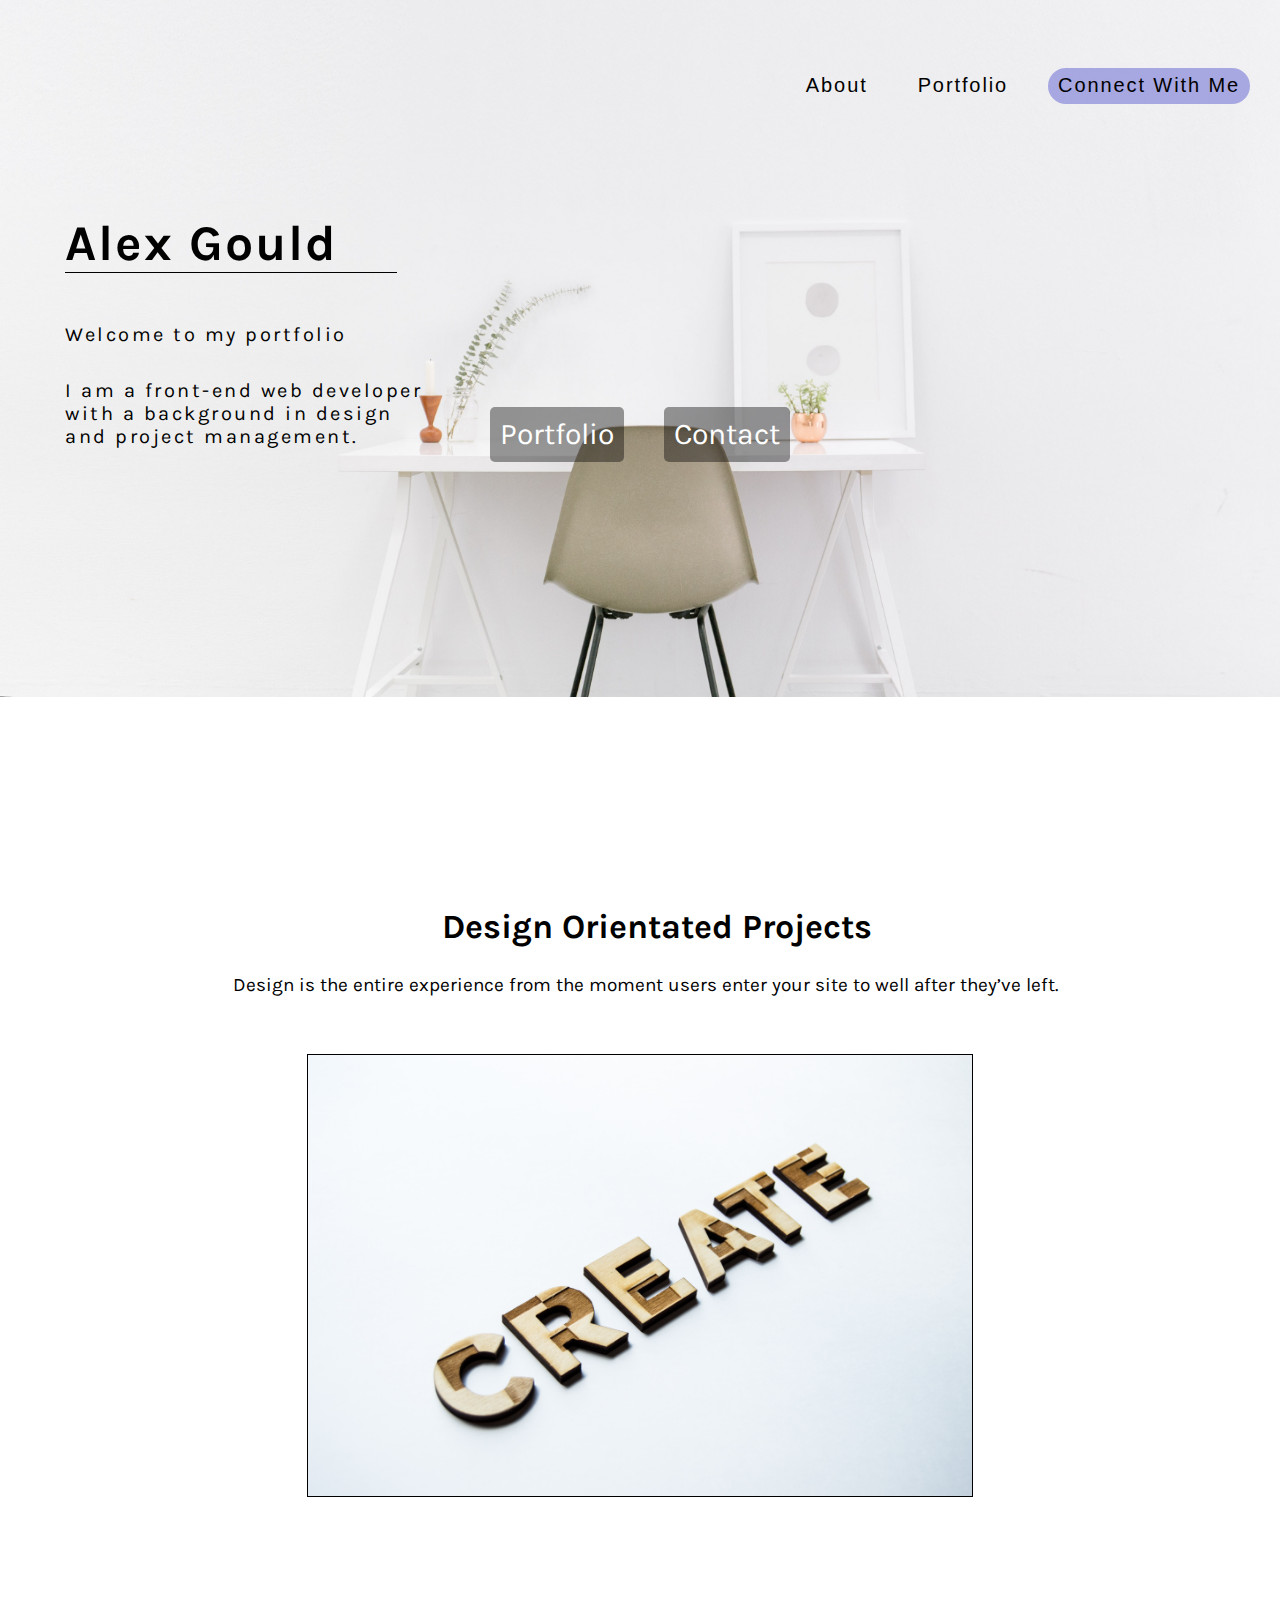
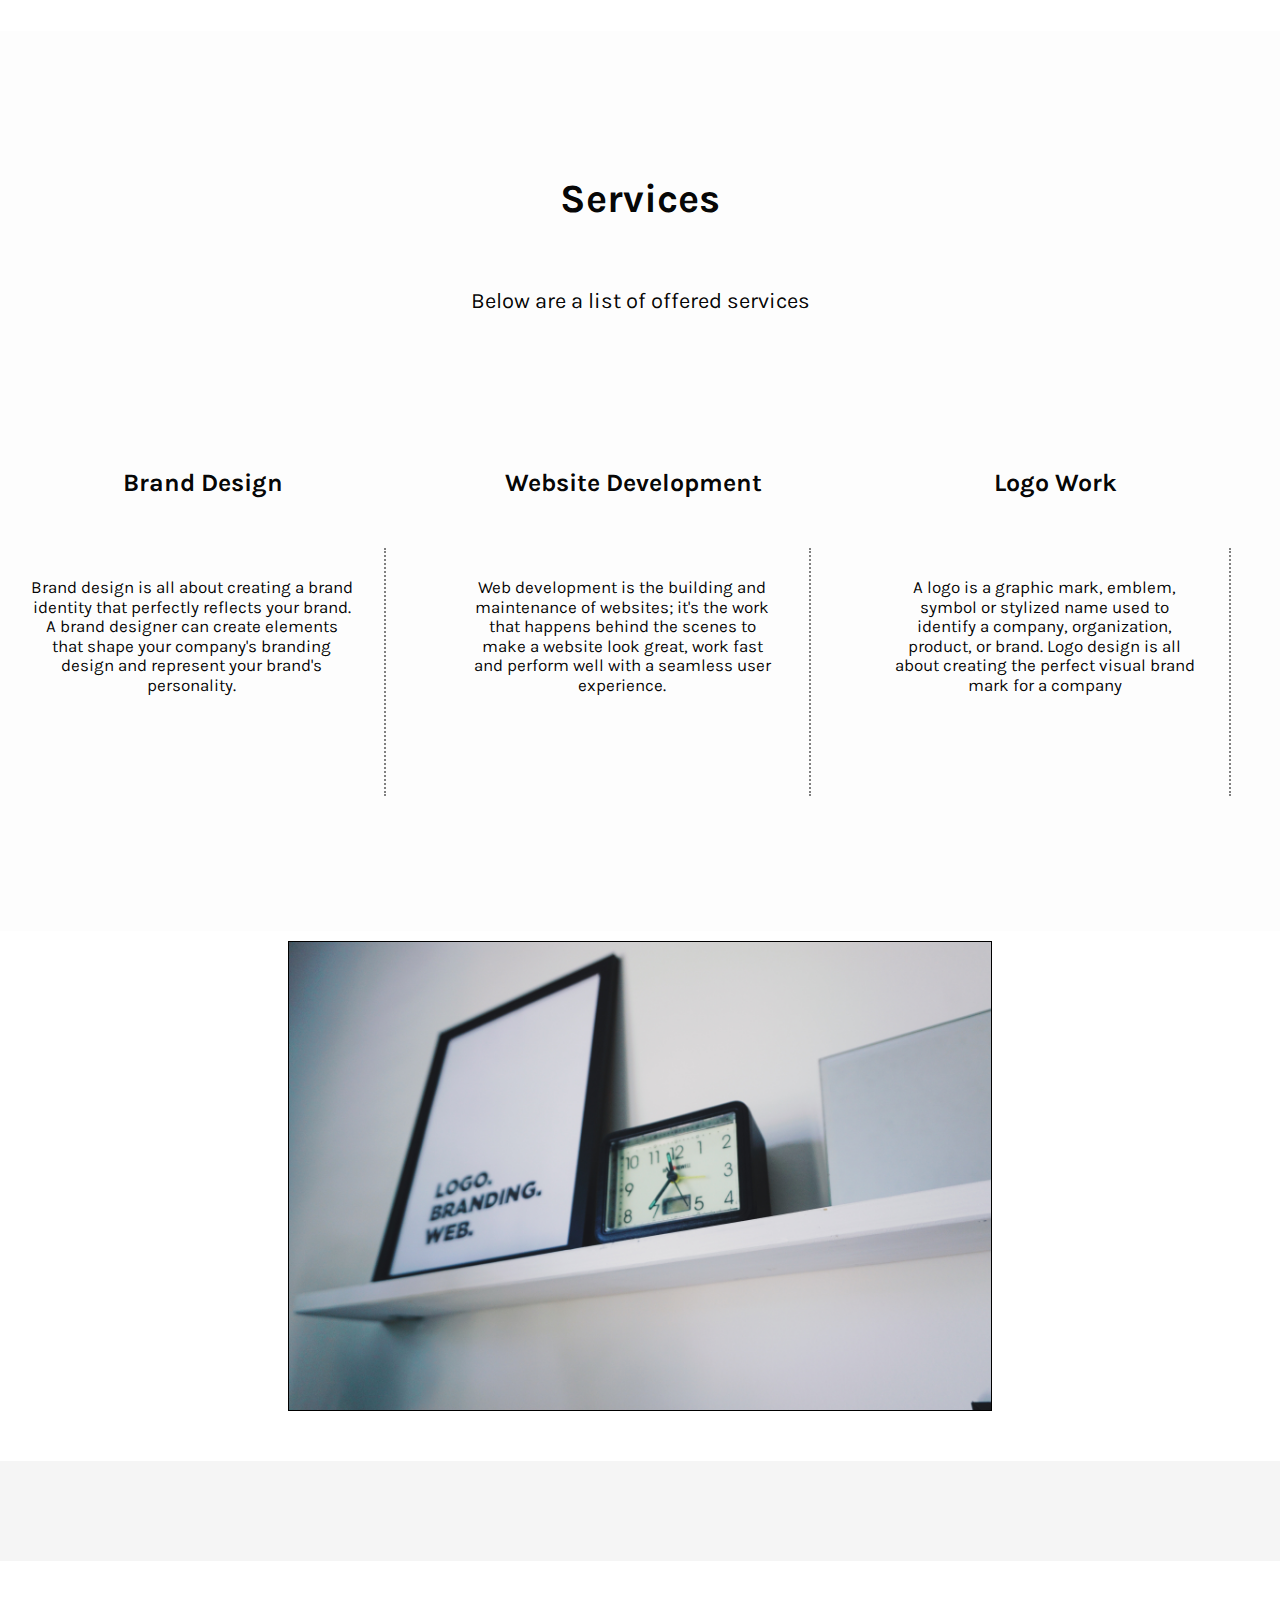
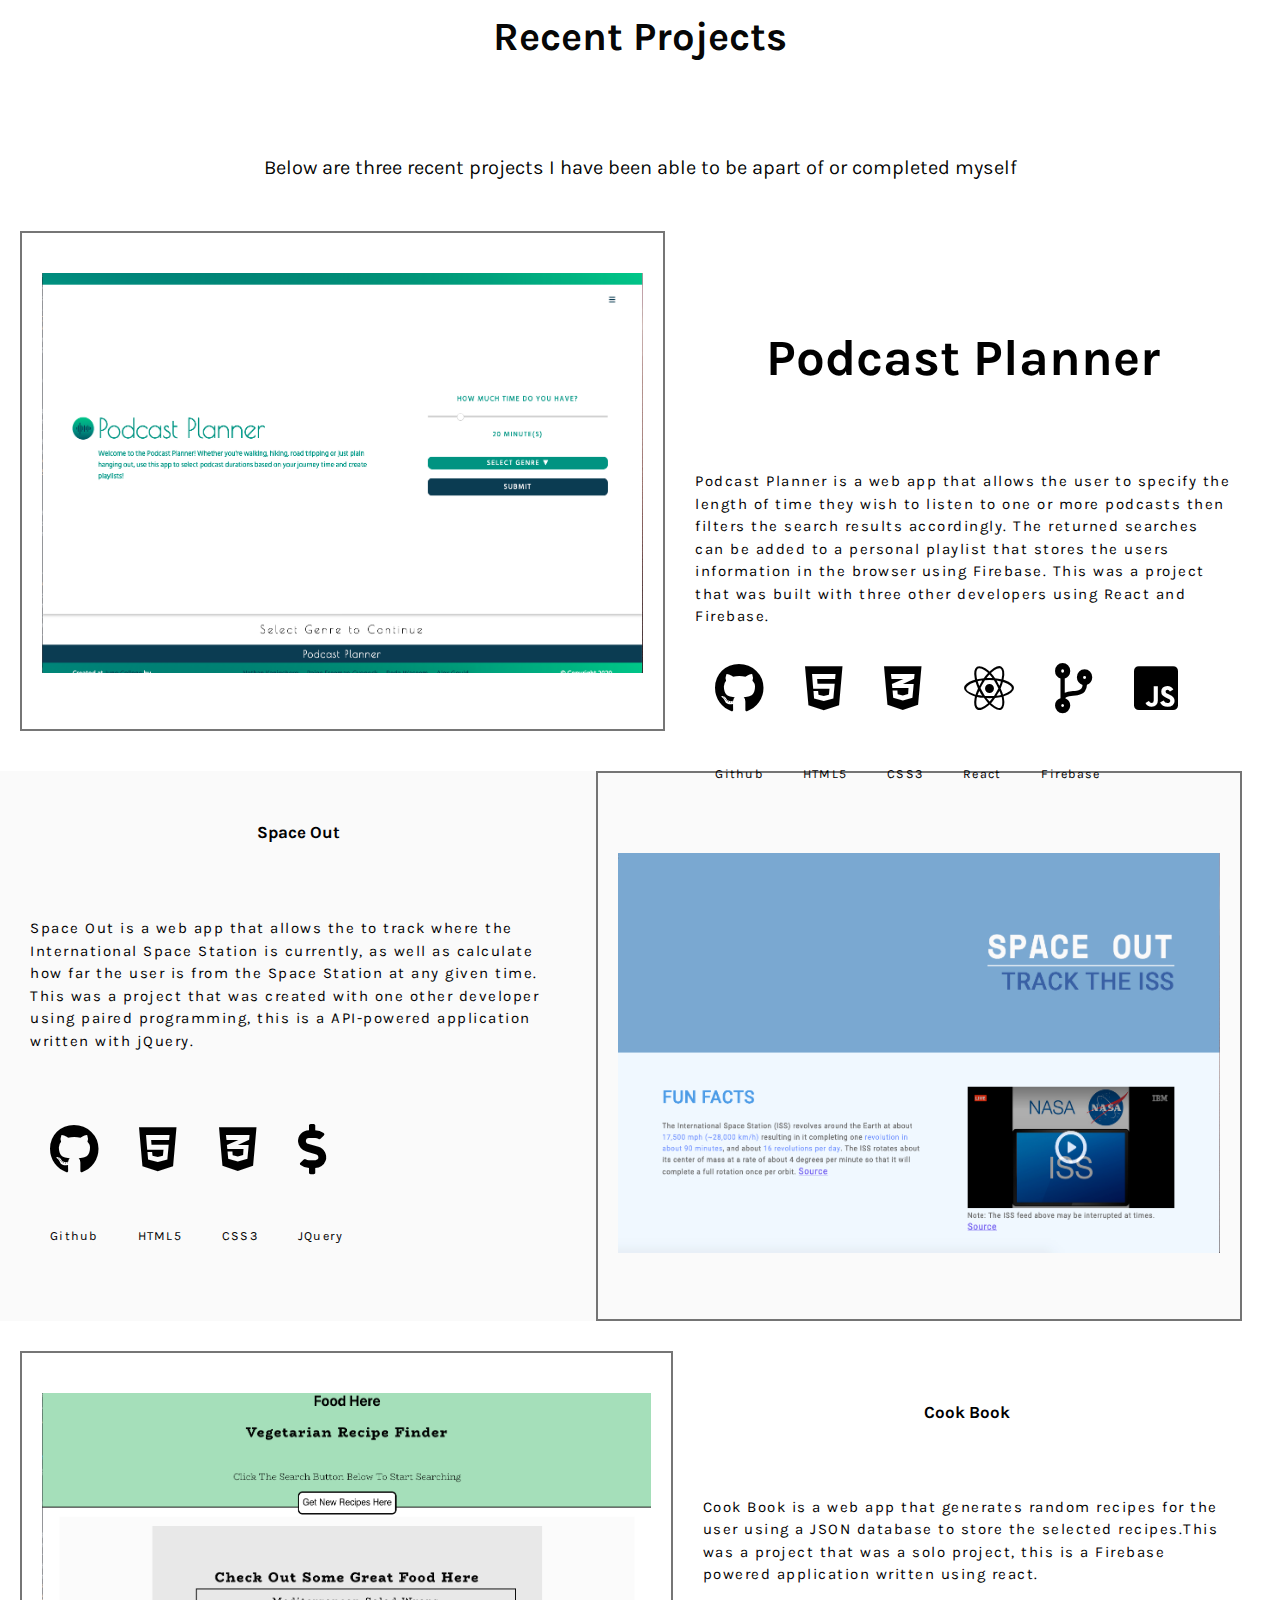
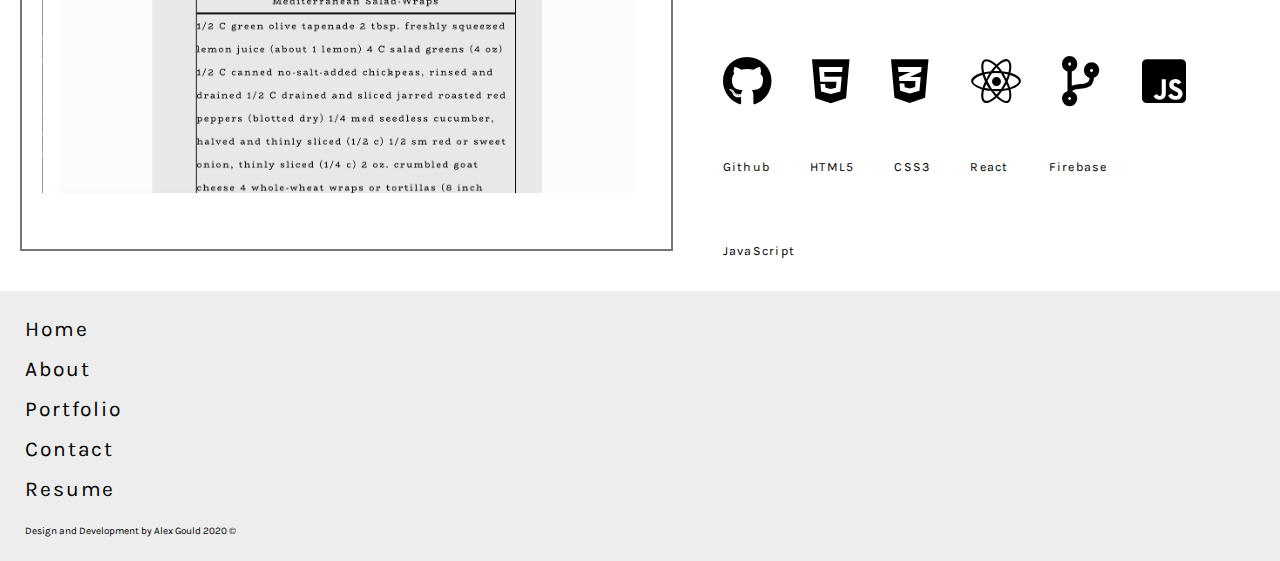
==== commit 7fd12098: "css & about page update" ====
--- a/portfolio-master/index.html
+++ b/portfolio-master/index.html
@@ -5,7 +5,6 @@
    <meta name="viewport" content="width=device-width, initial-scale=1.0">
    <link href="https://fonts.googleapis.com/css2?family=Karla:ital,wght@0,400;0,700;1,700&display=swap" rel="stylesheet">
    <link rel="stylesheet" href="https://use.fontawesome.com/releases/v5.0.7/css/all.css"> 
-   <link rel="stylesheet" href="./contact.css">
    <link rel="stylesheet" href="./styles.css">
    <title>Portfolio</title>
 </head>
@@ -22,7 +21,8 @@
          </nav>
          <div class="centeringDiv">
             <h1>Alex Gould</h1>
-            <h2 class="headerH2">Welcome to my portfolio , I am a front-end web developer with a background in design and project management.</h2>
+            <h2 class="headerH2">Welcome to my portfolio</h2>
+            <h2 class="headerH2">I am a front-end web developer with a background in design and project management.</h2>
          </div>
          <div class="buttonsDiv">
             <ul class="buttons">
@@ -70,12 +70,15 @@
                <p>Web development is the building and maintenance of websites; it's the work that happens behind the scenes to make a website look great, work fast and perform well with a seamless user experience.</p>
             </div>
             <div class="servicesDiv">
-               <h4>Responsive Code</h4>
-               <p>Responsive Web design is the approach that suggests that design and development should respond to the user's behavior and environment based on screen size, platform and orientation</p>
+               <h4>Logo Work</h4>
+               <p>A logo is a graphic mark, emblem, symbol or stylized name used to identify a company, organization, product, or brand. Logo design is all about creating the perfect visual brand mark for a company</p>
             </div>
          </div>
    </section>
    <section class="recentSec">
+      <div class="logoBranding">
+         <img src="./assets/logo-branding-web.jpg" alt="picture frame with the words logo branding and web on a white background" srcset="">
+      </div>
       <p id="bottom"></p>
       <div class="recentText">
          <h4 class="recentH4">Recent Projects</h4>
@@ -168,9 +171,6 @@
                </div>
             </div>
          </div>
-         <!-- <div class="pencilDiv">
-            <img class="pencilImg" src="./assets/white pencil.jpg" alt="pencil against white background">
-         </div> -->
       </div>
    </section>
    <footer>
@@ -181,6 +181,7 @@
                <li><a href="./about.html">About</a></li>
                <li><a href="#bottom">Portfolio</a></li>
                <li><a href="https://calendly.com/alexgould-dev">Contact</a></li>
+               <li><a href="./Alex-Gould-Resume Developer-1.pdf">Resume</a></li>
             </ul>
          </nav>
          <p>Design and Development by Alex Gould 2020 ©</p>
--- a/portfolio-master/styles.css
+++ b/portfolio-master/styles.css
@@ -133,7 +133,7 @@
    text-align: left;
    width: 65%;
    border-bottom: 1px solid black;
-   margin-top: 4em;
+   margin-top: 3.5em;
 
 }
 
@@ -143,7 +143,7 @@
    font-weight: 400;
    text-align: left;
    letter-spacing: 2.5px;
-   width:56%;
+   width:70%;
 }
 
 .headerImg { 
@@ -234,7 +234,9 @@
    font-weight: 400;
    text-align: center;
    width: 80%;
-   margin-top: 25em;
+}
+.blurbSection { 
+   margin-top: 30em;
 }
 
 .designOrientated h2 {
@@ -250,11 +252,13 @@
    width: 90%;
    text-align: center;
    margin-left: 3em;
+   margin-bottom: 3em;
 }
 
 .createImg { 
-   width: 75%;
+   width: 65%;
    border: 1px solid black;
+   margin-bottom: .2em;
 }
 
 /* Services */
@@ -262,14 +266,15 @@
 .servicesSec{ 
    color: rgba(0, 0, 0, 0.968);
    height: 100vh;
-   margin-bottom: 5em;
-   background-color:rgba(7, 7, 7, 0.019);
+   margin-bottom: 1em;
+   background-color:rgba(224, 221, 221, 0.05);
 }
 
 .servicesTitle {
    display: flex;
    flex-direction: column;
-   font-weight: 400;
+   justify-content: center;
+   font-weight: 00;
    text-align: center;
    height: 45vh;
 
@@ -289,25 +294,30 @@
    display: flex;
    height: 55vh;
    color: rgba(0, 0, 0, 0.968);
-   background-color:rgba(7, 7, 7, 0.010);
+}
+
+.servicesDiv { 
+   display: flex;
+   flex-direction: column;
+   text-align: center;
+   margin-right: 3em;
 }
 .services h4 { 
-   flex-wrap: wrap;
    font-size: 2.5em;
-   width: 90%;
+   width: 100%;
    text-align: center;
    
 }
 .services p { 
-   flex-wrap: wrap;
    font-size: 1.7em;
    /* margin: 15px; */
-   padding: 20px;
-   width: 90%;
+   padding: 30px;
+   width: 95%;
    height: 50%;
    text-align: center;
    border-right: 2px dotted grey;
 }
+
 
 /* Recent Works */
 .recentSec { 
@@ -317,10 +327,13 @@
 .recentText { 
    display: flex;
    flex-wrap: wrap;
-   height: 45vh;
+   justify-content: center;
+   height: 40vh;
    width:100%;
    text-align: center;
    color: rgba(0, 0, 0, 0.968);
+   border-top: 100px solid rgba(0, 0, 0, 0.04);
+   margin-top: 5em;
 
 }
 
@@ -358,7 +371,7 @@
    justify-content: end;
    height: 550px;
    width: 97%;
-   background-color:rgba(7, 7, 7, 0.027);
+   background-color: rgba(0, 0, 0, 0.02);
    margin-bottom:3em;
 
 }
@@ -373,6 +386,17 @@
 .recentLinks a { 
    font-weight: 700;
    margin-bottom: 1px solid grey;
+}
+
+.logoBranding { 
+   display: flex;
+   justify-content: center;
+   width: 100%;
+}
+
+.logoBranding img { 
+   width: 55%;
+   border: 1px solid black;
 }
 
 .recentImg { 
@@ -458,4 +482,33 @@
    font-size: .7em;
    line-height: 35px;
    letter-spacing: 1.9px;
+}
+
+
+/* About Page */
+
+
+.vaseDiv { 
+   display: flex;
+   position: absolute;
+   justify-content: center;
+   width: 100%;
+   top: 0;
+}
+
+.vaseImg { 
+   width: 100%;
+}
+
+.pencilDiv { 
+   display: flex;
+   position: relative;
+   justify-content: center;
+   width: 100%;
+   margin-top: 3em;
+}
+
+.pencilImg { 
+   width: 20%;
+   border: 1px solid black;
 }